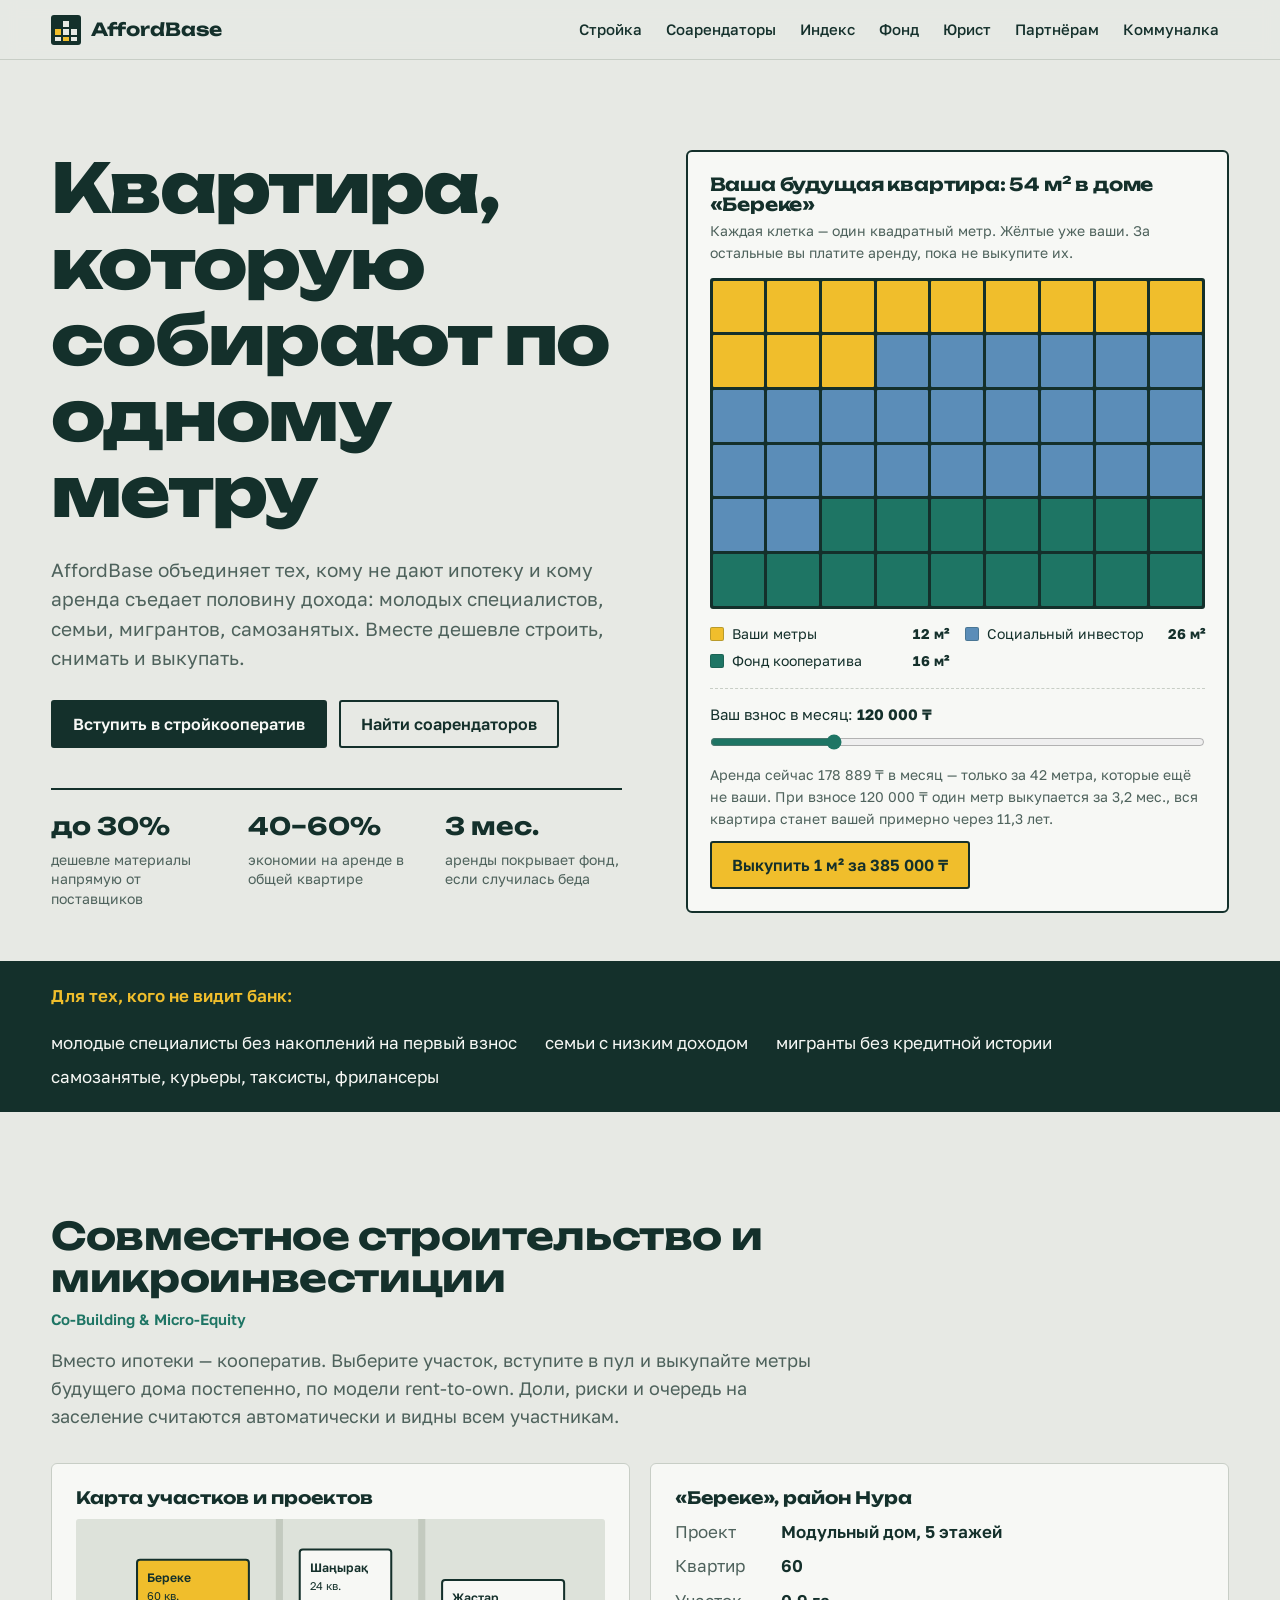
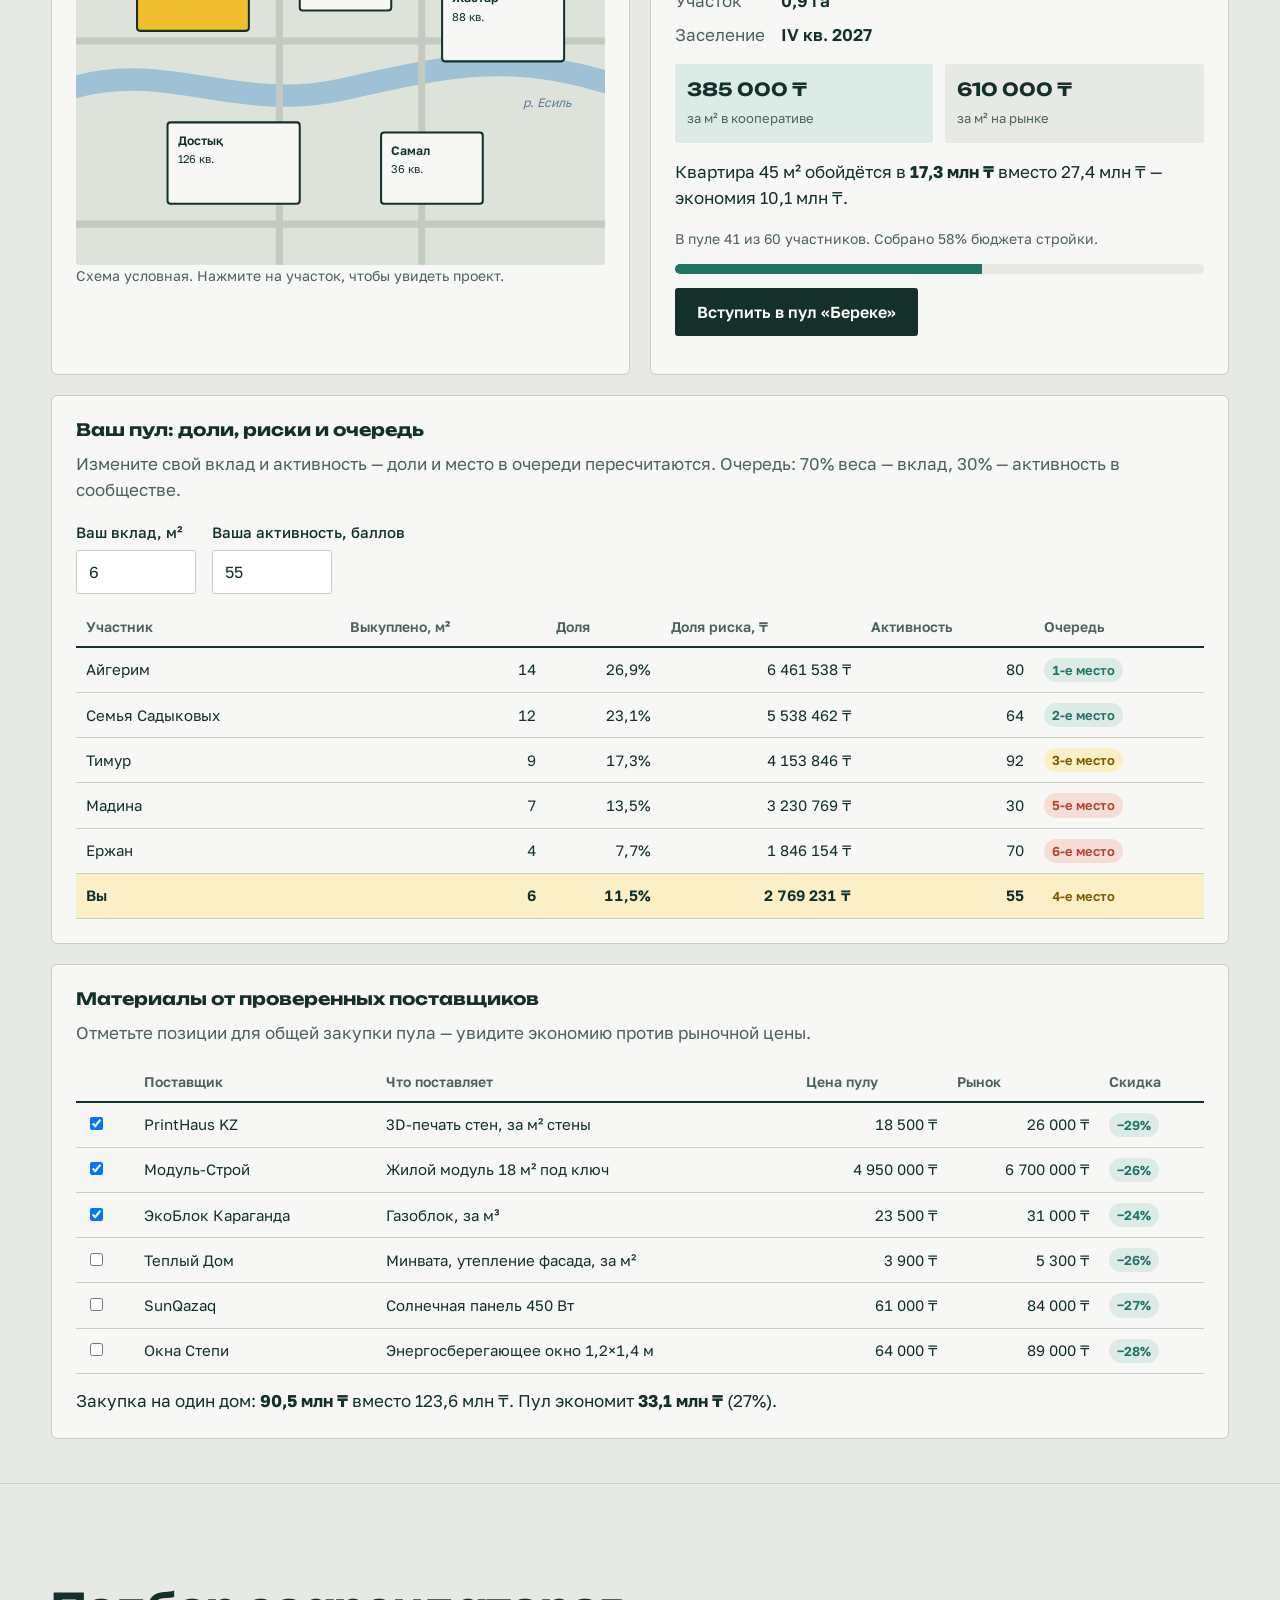
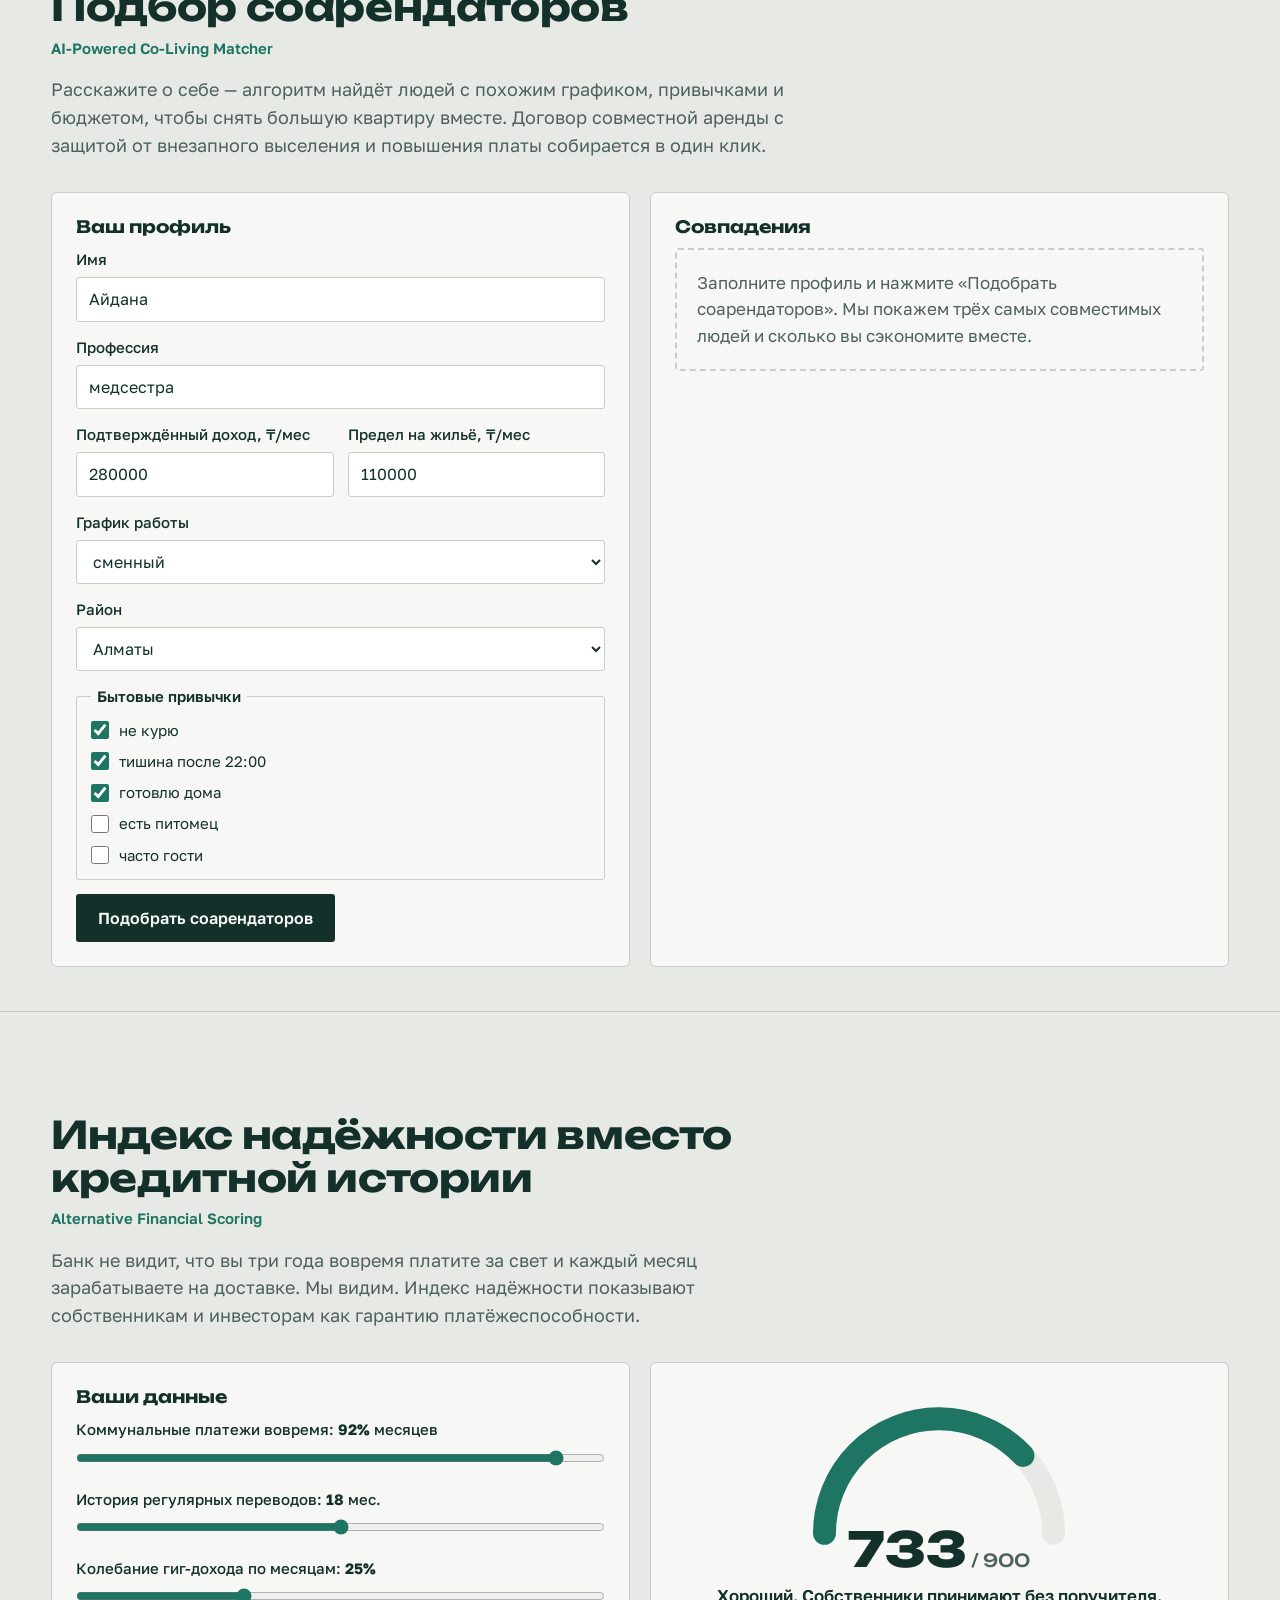
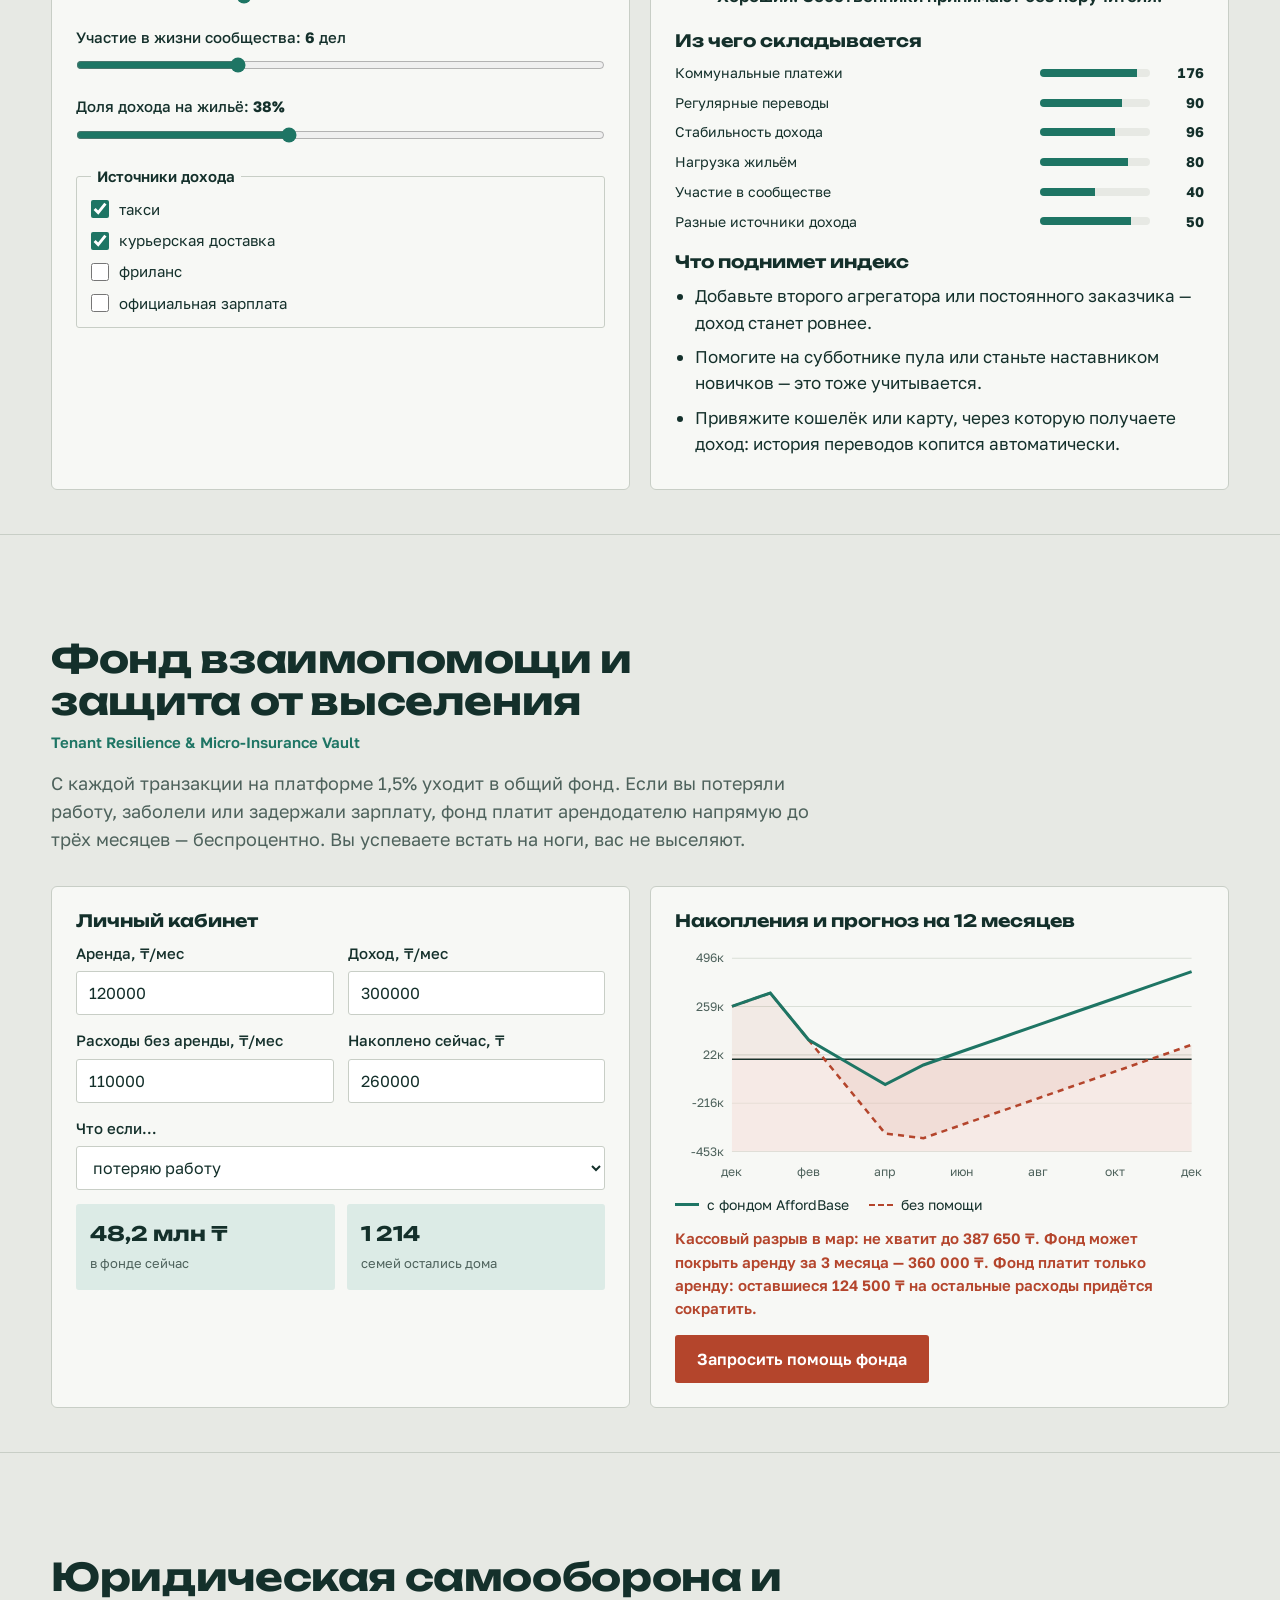
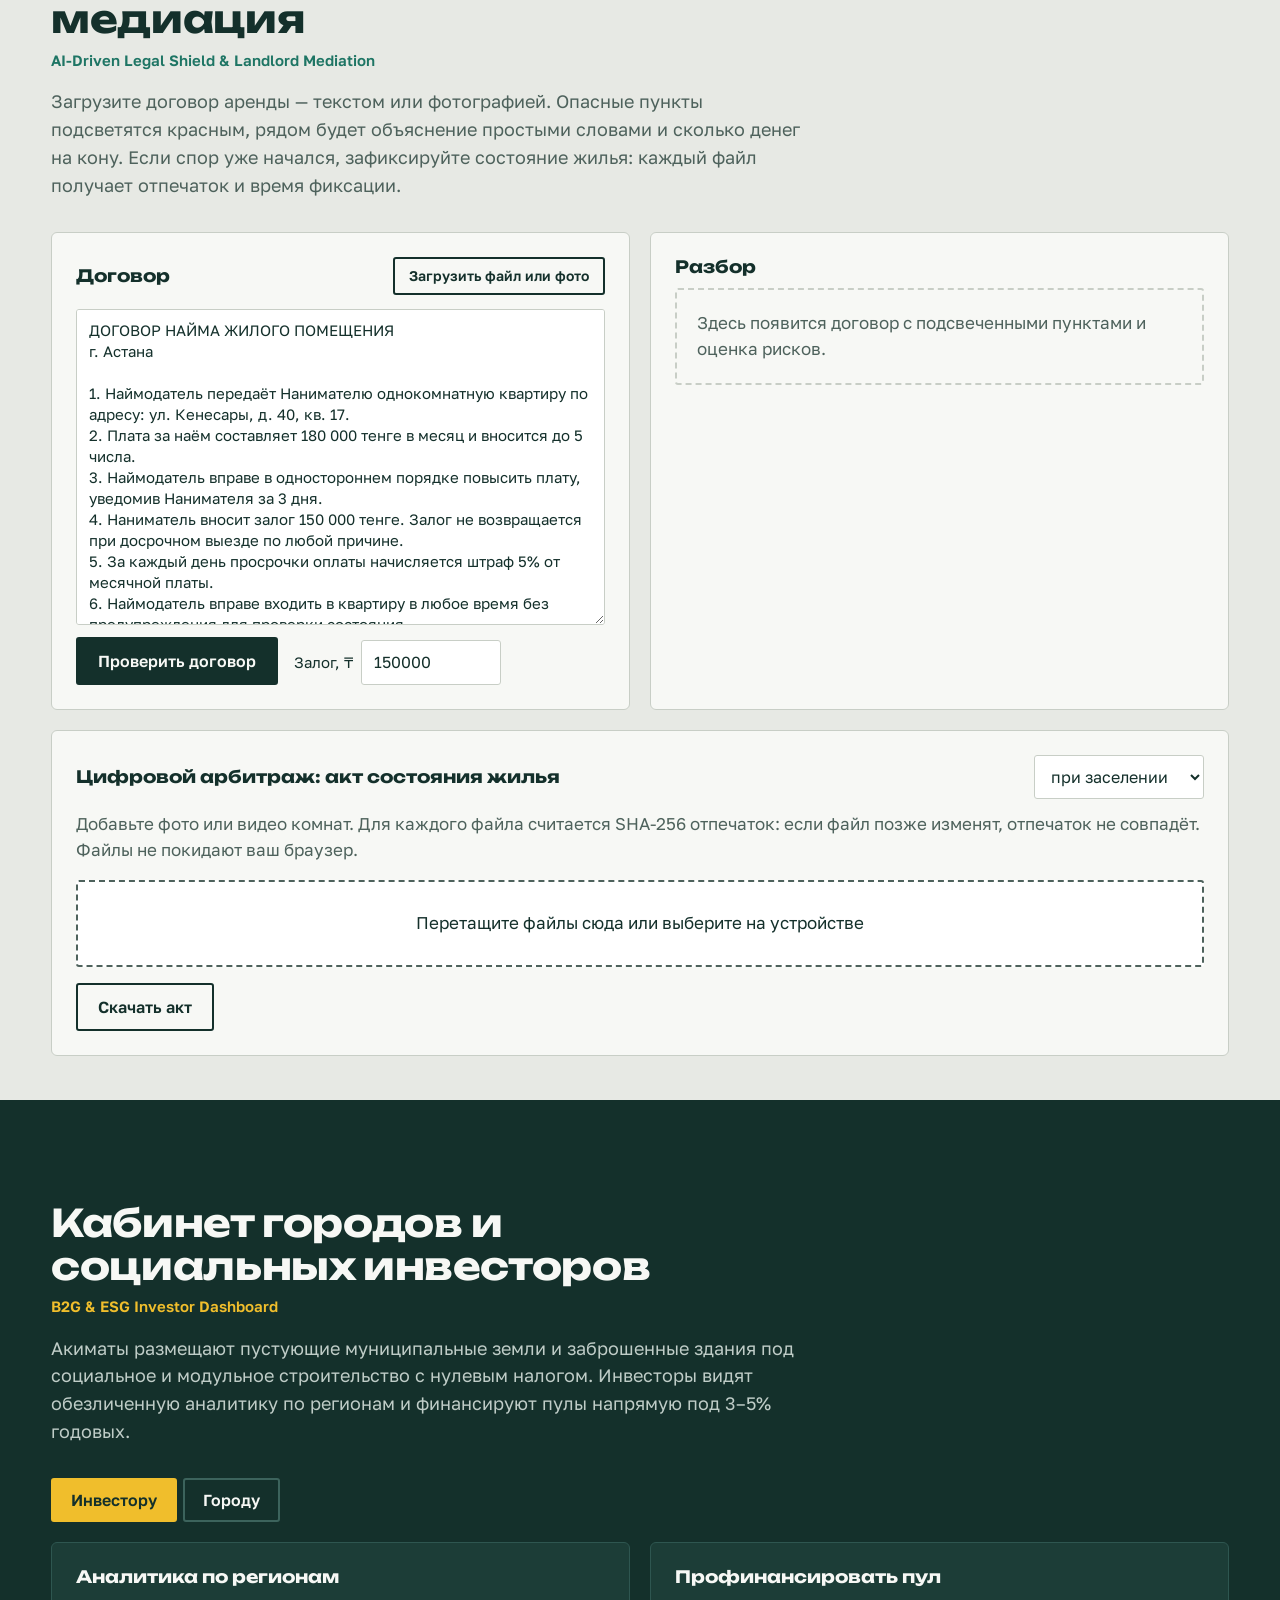
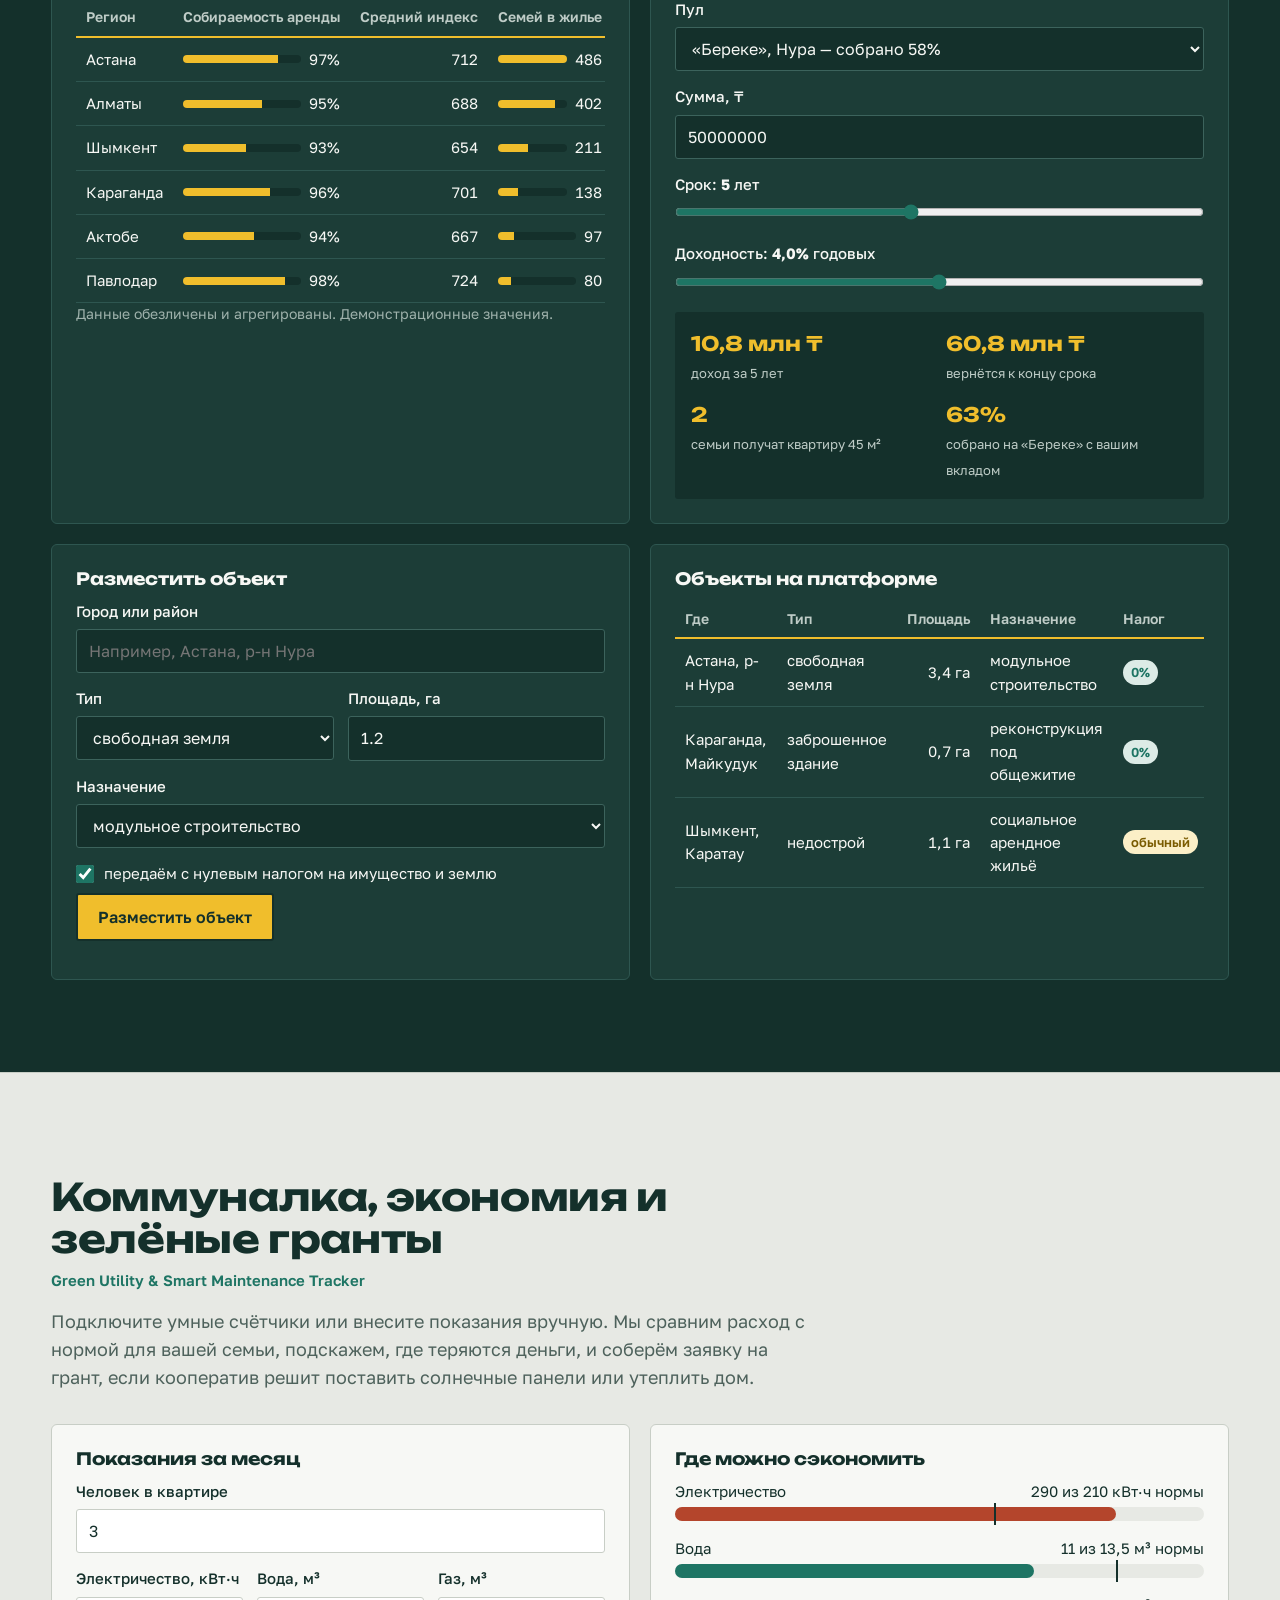
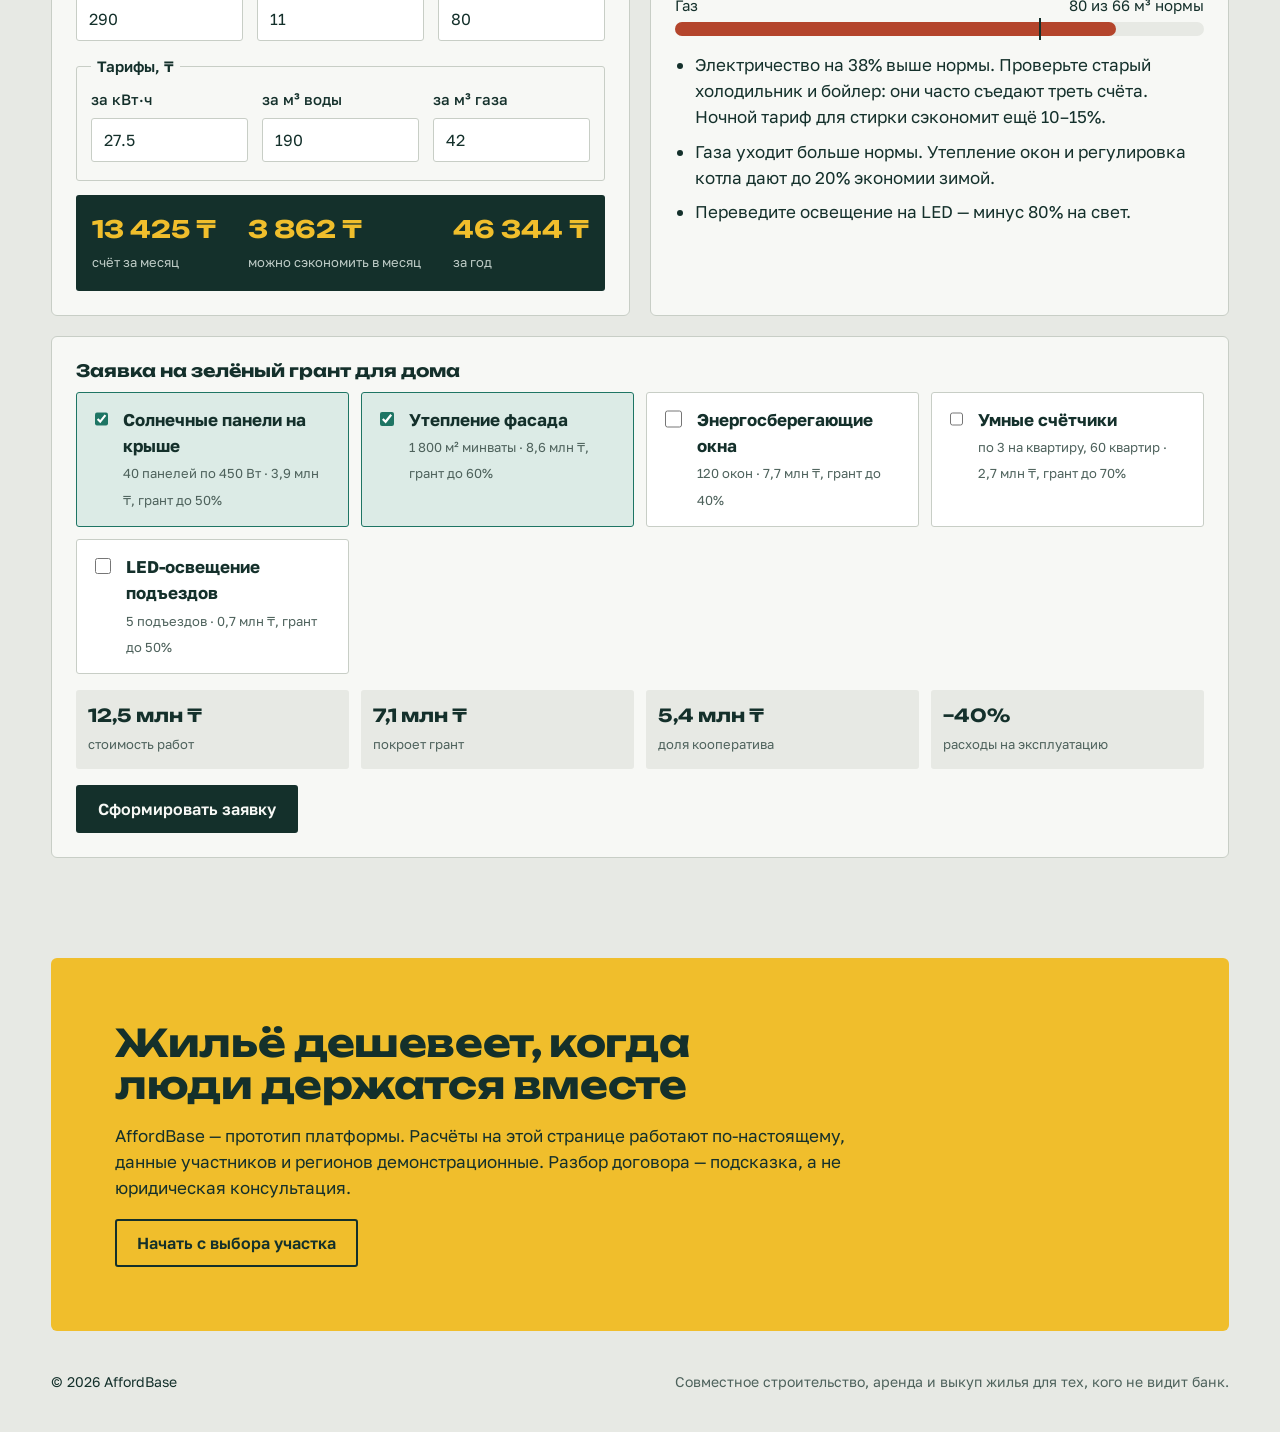
==== index.html @ edfbbc97 "Создать сайт AffordBase: семь модулей платформы доступного жилья - Совместное строительство: квартир" ====
<!doctype html>
<html lang="ru">
<head>
  <meta charset="utf-8">
  <meta name="viewport" content="width=device-width, initial-scale=1">
  <title>AffordBase — доступное жильё вместе</title>
  <meta name="description" content="AffordBase: совместное строительство, умная совместная аренда, альтернативный скоринг, фонд защиты от выселения и юридическая самооборона для тех, кому жильё не по карману.">
  <link rel="preconnect" href="https://fonts.googleapis.com">
  <link rel="preconnect" href="https://fonts.gstatic.com" crossorigin>
  <link href="https://fonts.googleapis.com/css2?family=Unbounded:wght@500;700;800&family=Golos+Text:wght@400;500;600;700&display=swap" rel="stylesheet">
  <link rel="stylesheet" href="css/styles.css">
  <link rel="icon" href="data:image/svg+xml,%3Csvg xmlns='http://www.w3.org/2000/svg' viewBox='0 0 30 30'%3E%3Crect width='30' height='30' fill='%2314302B'/%3E%3Crect x='4' y='14' width='6' height='6' fill='%23F0BE2C'/%3E%3Crect x='12' y='14' width='6' height='6' fill='%23E7E9E4'/%3E%3Crect x='20' y='14' width='6' height='6' fill='%23E7E9E4'/%3E%3Crect x='12' y='6' width='6' height='6' fill='%23E7E9E4'/%3E%3Crect x='4' y='22' width='6' height='4' fill='%23E7E9E4'/%3E%3Crect x='12' y='22' width='6' height='4' fill='%23F0BE2C'/%3E%3Crect x='20' y='22' width='6' height='4' fill='%23E7E9E4'/%3E%3C/svg%3E">
</head>
<body>
<a class="skip" href="#main">Перейти к содержимому</a>

<header class="top">
  <a class="brand" href="#" aria-label="AffordBase, на главную">
    <svg class="brand-mark" viewBox="0 0 30 30" aria-hidden="true"><rect width="30" height="30" rx="3" fill="var(--ink)"/><rect x="4" y="14" width="6" height="6" fill="var(--signal)"/><rect x="12" y="14" width="6" height="6" fill="var(--concrete)"/><rect x="20" y="14" width="6" height="6" fill="var(--concrete)"/><rect x="12" y="6" width="6" height="6" fill="var(--concrete)"/><rect x="4" y="22" width="6" height="4" fill="var(--concrete)"/><rect x="12" y="22" width="6" height="4" fill="var(--signal)"/><rect x="20" y="22" width="6" height="4" fill="var(--concrete)"/></svg>
    <span>AffordBase</span>
  </a>
  <button class="nav-toggle" aria-expanded="false" aria-controls="nav">Разделы</button>
  <nav id="nav" class="nav" aria-label="Разделы платформы">
    <a href="#build">Стройка</a>
    <a href="#match">Соарендаторы</a>
    <a href="#score">Индекс</a>
    <a href="#vault">Фонд</a>
    <a href="#legal">Юрист</a>
    <a href="#partners">Партнёрам</a>
    <a href="#green">Коммуналка</a>
  </nav>
</header>

<main id="main">

<!-- HERO -->
<section class="hero">
  <div class="hero-text">
    <h1>Квартира, которую собирают по одному метру</h1>
    <p class="lead">AffordBase объединяет тех, кому не дают ипотеку и кому аренда съедает половину дохода: молодых специалистов, семьи, мигрантов, самозанятых. Вместе дешевле строить, снимать и выкупать.</p>
    <div class="hero-cta">
      <a class="btn btn-primary" href="#build">Вступить в стройкооператив</a>
      <a class="btn btn-ghost" href="#match">Найти соарендаторов</a>
    </div>
    <dl class="hero-facts">
      <div><dt>до 30%</dt><dd>дешевле материалы напрямую от поставщиков</dd></div>
      <div><dt>40–60%</dt><dd>экономии на аренде в общей квартире</dd></div>
      <div><dt>3 мес.</dt><dd>аренды покрывает фонд, если случилась беда</dd></div>
    </dl>
  </div>

  <div class="flat" aria-labelledby="flat-title">
    <div class="flat-head">
      <h2 id="flat-title">Ваша будущая квартира: 54 м² в доме «Береке»</h2>
      <p class="muted">Каждая клетка — один квадратный метр. Жёлтые уже ваши. За остальные вы платите аренду, пока не выкупите их.</p>
    </div>
    <div id="flat-grid" class="flat-grid" role="img" aria-label="План квартиры из 54 клеток по одному квадратному метру"></div>
    <ul id="flat-legend" class="flat-legend"></ul>
    <div class="flat-controls">
      <label for="flat-pay">Ваш взнос в месяц: <strong id="flat-pay-out">120 000 ₸</strong></label>
      <input id="flat-pay" type="range" min="30000" max="400000" step="10000" value="120000">
      <p id="flat-calc" class="flat-calc"></p>
      <button id="flat-buy" class="btn btn-signal">Выкупить 1 м²</button>
    </div>
  </div>
</section>

<section class="audience" aria-label="Для кого платформа">
  <p>Для тех, кого не видит банк:</p>
  <ul>
    <li>молодые специалисты без накоплений на первый взнос</li>
    <li>семьи с низким доходом</li>
    <li>мигранты без кредитной истории</li>
    <li>самозанятые, курьеры, таксисты, фрилансеры</li>
  </ul>
</section>

<!-- 1. CO-BUILDING -->
<section id="build" class="module">
  <header class="module-head">
    <h2>Совместное строительство и микроинвестиции</h2>
    <p class="en">Co-Building &amp; Micro-Equity</p>
    <p>Вместо ипотеки — кооператив. Выберите участок, вступите в пул и выкупайте метры будущего дома постепенно, по модели rent-to-own. Доли, риски и очередь на заселение считаются автоматически и видны всем участникам.</p>
  </header>

  <div class="tool tool-split">
    <div class="panel">
      <h3>Карта участков и проектов</h3>
      <svg id="plot-map" class="plot-map" viewBox="0 0 520 340" role="group" aria-label="Карта земельных участков"></svg>
      <p class="muted small">Схема условная. Нажмите на участок, чтобы увидеть проект.</p>
    </div>
    <div class="panel" id="plot-info" aria-live="polite"></div>
  </div>

  <div class="tool panel">
    <h3>Ваш пул: доли, риски и очередь</h3>
    <p class="muted">Измените свой вклад и активность — доли и место в очереди пересчитаются. Очередь: 70% веса — вклад, 30% — активность в сообществе.</p>
    <div class="pool-me">
      <label>Ваш вклад, м² <input id="me-m2" type="number" min="0" max="80" value="6"></label>
      <label>Ваша активность, баллов <input id="me-act" type="number" min="0" max="100" value="55"></label>
    </div>
    <div class="table-wrap">
      <table class="data" id="pool-table">
        <thead><tr><th>Участник</th><th>Выкуплено, м²</th><th>Доля</th><th>Доля риска, ₸</th><th>Активность</th><th>Очередь</th></tr></thead>
        <tbody></tbody>
      </table>
    </div>
  </div>

  <div class="tool panel">
    <h3>Материалы от проверенных поставщиков</h3>
    <p class="muted">Отметьте позиции для общей закупки пула — увидите экономию против рыночной цены.</p>
    <div class="table-wrap">
      <table class="data" id="supply-table">
        <thead><tr><th><span class="sr-only">В закупку</span></th><th>Поставщик</th><th>Что поставляет</th><th>Цена пулу</th><th>Рынок</th><th>Скидка</th></tr></thead>
        <tbody></tbody>
      </table>
    </div>
    <p class="supply-total" id="supply-total" aria-live="polite"></p>
  </div>
</section>

<!-- 2. CO-LIVING -->
<section id="match" class="module">
  <header class="module-head">
    <h2>Подбор соарендаторов</h2>
    <p class="en">AI-Powered Co-Living Matcher</p>
    <p>Расскажите о себе — алгоритм найдёт людей с похожим графиком, привычками и бюджетом, чтобы снять большую квартиру вместе. Договор совместной аренды с защитой от внезапного выселения и повышения платы собирается в один клик.</p>
  </header>
  <div class="tool tool-split">
    <form class="panel form" id="match-form">
      <h3>Ваш профиль</h3>
      <label>Имя <input name="name" value="Айдана" required></label>
      <label>Профессия <input name="job" value="медсестра"></label>
      <div class="row2">
        <label>Подтверждённый доход, ₸/мес <input name="income" type="number" min="0" step="10000" value="280000"></label>
        <label>Предел на жильё, ₸/мес <input name="budget" type="number" min="0" step="5000" value="110000"></label>
      </div>
      <label>График работы
        <select name="schedule">
          <option value="day">дневной, 9–18</option>
          <option value="shift" selected>сменный</option>
          <option value="night">ночной</option>
          <option value="remote">удалённо из дома</option>
        </select>
      </label>
      <label>Район
        <select name="district">
          <option>Есиль</option><option selected>Алматы</option><option>Сарыарка</option><option>Байконур</option><option>Нура</option>
        </select>
      </label>
      <fieldset>
        <legend>Бытовые привычки</legend>
        <label class="check"><input type="checkbox" name="habits" value="nosmoke" checked> не курю</label>
        <label class="check"><input type="checkbox" name="habits" value="quiet" checked> тишина после 22:00</label>
        <label class="check"><input type="checkbox" name="habits" value="cook" checked> готовлю дома</label>
        <label class="check"><input type="checkbox" name="habits" value="pets"> есть питомец</label>
        <label class="check"><input type="checkbox" name="habits" value="guests"> часто гости</label>
      </fieldset>
      <button class="btn btn-primary" type="submit">Подобрать соарендаторов</button>
    </form>
    <div class="panel" id="match-result" aria-live="polite">
      <h3>Совпадения</h3>
      <p class="empty">Заполните профиль и нажмите «Подобрать соарендаторов». Мы покажем трёх самых совместимых людей и сколько вы сэкономите вместе.</p>
    </div>
  </div>
  <div class="panel tool" id="lease-wrap" hidden>
    <div class="doc-head">
      <h3>Договор совместной аренды</h3>
      <button class="btn btn-ghost" id="lease-download">Скачать договор</button>
    </div>
    <pre class="doc" id="lease-text"></pre>
  </div>
</section>

<!-- 3. SCORING -->
<section id="score" class="module">
  <header class="module-head">
    <h2>Индекс надёжности вместо кредитной истории</h2>
    <p class="en">Alternative Financial Scoring</p>
    <p>Банк не видит, что вы три года вовремя платите за свет и каждый месяц зарабатываете на доставке. Мы видим. Индекс надёжности показывают собственникам и инвесторам как гарантию платёжеспособности.</p>
  </header>
  <div class="tool tool-split">
    <div class="panel form" id="score-form">
      <h3>Ваши данные</h3>
      <label>Коммунальные платежи вовремя: <strong data-out="util">92%</strong> месяцев
        <input type="range" name="util" min="0" max="100" value="92"></label>
      <label>История регулярных переводов: <strong data-out="transfers">18</strong> мес.
        <input type="range" name="transfers" min="0" max="36" value="18"></label>
      <label>Колебание гиг-дохода по месяцам: <strong data-out="volatility">25%</strong>
        <input type="range" name="volatility" min="0" max="80" value="25"></label>
      <label>Участие в жизни сообщества: <strong data-out="community">6</strong> дел
        <input type="range" name="community" min="0" max="20" value="6"></label>
      <label>Доля дохода на жильё: <strong data-out="burden">38%</strong>
        <input type="range" name="burden" min="10" max="80" value="38"></label>
      <fieldset>
        <legend>Источники дохода</legend>
        <label class="check"><input type="checkbox" name="src" value="taxi" checked> такси</label>
        <label class="check"><input type="checkbox" name="src" value="courier" checked> курьерская доставка</label>
        <label class="check"><input type="checkbox" name="src" value="freelance"> фриланс</label>
        <label class="check"><input type="checkbox" name="src" value="salary"> официальная зарплата</label>
      </fieldset>
    </div>
    <div class="panel score-out">
      <svg class="gauge" viewBox="0 0 220 130" aria-hidden="true">
        <path d="M20 115 A90 90 0 0 1 200 115" class="gauge-track"/>
        <path d="M20 115 A90 90 0 0 1 200 115" class="gauge-fill" id="gauge-fill"/>
      </svg>
      <p class="score-num"><span id="score-num">0</span><small> / 900</small></p>
      <p class="score-band" id="score-band"></p>
      <h3>Из чего складывается</h3>
      <ul class="factors" id="score-factors"></ul>
      <h3>Что поднимет индекс</h3>
      <ul class="tips" id="score-tips"></ul>
    </div>
  </div>
</section>

<!-- 4. VAULT -->
<section id="vault" class="module">
  <header class="module-head">
    <h2>Фонд взаимопомощи и защита от выселения</h2>
    <p class="en">Tenant Resilience &amp; Micro-Insurance Vault</p>
    <p>С каждой транзакции на платформе 1,5% уходит в общий фонд. Если вы потеряли работу, заболели или задержали зарплату, фонд платит арендодателю напрямую до трёх месяцев — беспроцентно. Вы успеваете встать на ноги, вас не выселяют.</p>
  </header>
  <div class="tool tool-split">
    <div class="panel form" id="vault-form">
      <h3>Личный кабинет</h3>
      <div class="row2">
        <label>Аренда, ₸/мес <input name="rent" type="number" min="0" step="5000" value="120000"></label>
        <label>Доход, ₸/мес <input name="income" type="number" min="0" step="10000" value="300000"></label>
      </div>
      <div class="row2">
        <label>Расходы без аренды, ₸/мес <input name="spend" type="number" min="0" step="5000" value="110000"></label>
        <label>Накоплено сейчас, ₸ <input name="saved" type="number" min="0" step="10000" value="260000"></label>
      </div>
      <label>Что если…
        <select name="shock">
          <option value="none">всё идёт как обычно</option>
          <option value="job" selected>потеряю работу</option>
          <option value="ill">заболею на месяц</option>
          <option value="delay">зарплату задержат на 2 месяца</option>
        </select>
      </label>
      <div class="fund-stats">
        <div><strong id="fund-balance">48,2 млн ₸</strong><span>в фонде сейчас</span></div>
        <div><strong>1 214</strong><span>семей остались дома</span></div>
      </div>
    </div>
    <div class="panel">
      <h3>Накопления и прогноз на 12 месяцев</h3>
      <svg id="vault-chart" class="chart" viewBox="0 0 520 240" role="img" aria-label="График накоплений и прогноз кассового разрыва"></svg>
      <ul class="chart-legend">
        <li><span class="ln ln-fund"></span>с фондом AffordBase</li>
        <li><span class="ln ln-plain"></span>без помощи</li>
      </ul>
      <p id="vault-gap" class="gap-note" aria-live="polite"></p>
      <button class="btn btn-danger" id="vault-sos">Запросить помощь фонда</button>
      <div id="vault-loan" class="loan" hidden aria-live="polite"></div>
    </div>
  </div>
</section>

<!-- 5. LEGAL -->
<section id="legal" class="module">
  <header class="module-head">
    <h2>Юридическая самооборона и медиация</h2>
    <p class="en">AI-Driven Legal Shield &amp; Landlord Mediation</p>
    <p>Загрузите договор аренды — текстом или фотографией. Опасные пункты подсветятся красным, рядом будет объяснение простыми словами и сколько денег на кону. Если спор уже начался, зафиксируйте состояние жилья: каждый файл получает отпечаток и время фиксации.</p>
  </header>
  <div class="tool tool-split">
    <div class="panel">
      <div class="doc-head">
        <h3>Договор</h3>
        <label class="btn btn-ghost file-btn">Загрузить файл или фото
          <input type="file" id="contract-file" accept=".txt,image/*">
        </label>
      </div>
      <p id="ocr-status" class="muted small" aria-live="polite"></p>
      <label class="sr-only" for="contract-text">Текст договора</label>
      <textarea id="contract-text" rows="14"></textarea>
      <div class="row-btns">
        <button class="btn btn-primary" id="contract-check">Проверить договор</button>
        <label class="inline">Залог, ₸ <input type="number" id="deposit" value="150000" step="10000" min="0"></label>
      </div>
    </div>
    <div class="panel" id="legal-result" aria-live="polite">
      <h3>Разбор</h3>
      <p class="empty">Здесь появится договор с подсвеченными пунктами и оценка рисков.</p>
    </div>
  </div>

  <div class="tool panel">
    <div class="doc-head">
      <h3>Цифровой арбитраж: акт состояния жилья</h3>
      <select id="act-stage" aria-label="Этап">
        <option>при заселении</option><option>при выезде</option><option>во время спора</option>
      </select>
    </div>
    <p class="muted">Добавьте фото или видео комнат. Для каждого файла считается SHA-256 отпечаток: если файл позже изменят, отпечаток не совпадёт. Файлы не покидают ваш браузер.</p>
    <label class="drop" id="act-drop">
      <input type="file" id="act-files" accept="image/*,video/*" multiple>
      <span>Перетащите файлы сюда или выберите на устройстве</span>
    </label>
    <div class="table-wrap">
      <table class="data" id="act-table" hidden>
        <thead><tr><th>Файл</th><th>Снято</th><th>Зафиксировано</th><th>Отпечаток SHA-256</th></tr></thead>
        <tbody></tbody>
      </table>
    </div>
    <button class="btn btn-ghost" id="act-download" hidden>Скачать акт</button>
  </div>
</section>

<!-- 6. PARTNERS -->
<section id="partners" class="module module-dark">
  <header class="module-head">
    <h2>Кабинет городов и социальных инвесторов</h2>
    <p class="en">B2G &amp; ESG Investor Dashboard</p>
    <p>Акиматы размещают пустующие муниципальные земли и заброшенные здания под социальное и модульное строительство с нулевым налогом. Инвесторы видят обезличенную аналитику по регионам и финансируют пулы напрямую под 3–5% годовых.</p>
  </header>
  <div class="tabs" role="tablist" aria-label="Тип партнёра">
    <button role="tab" id="tab-inv" aria-selected="true" aria-controls="pane-inv">Инвестору</button>
    <button role="tab" id="tab-city" aria-selected="false" aria-controls="pane-city" tabindex="-1">Городу</button>
  </div>

  <div id="pane-inv" role="tabpanel" aria-labelledby="tab-inv" class="tool tool-split">
    <div class="panel panel-dark">
      <h3>Аналитика по регионам</h3>
      <div class="table-wrap">
        <table class="data data-dark" id="region-table">
          <thead><tr><th>Регион</th><th>Собираемость аренды</th><th>Средний индекс</th><th>Семей в жилье</th></tr></thead>
          <tbody></tbody>
        </table>
      </div>
      <p class="small muted-dark">Данные обезличены и агрегированы. Демонстрационные значения.</p>
    </div>
    <div class="panel panel-dark form" id="invest-form">
      <h3>Профинансировать пул</h3>
      <label>Пул
        <select name="pool" id="invest-pool"></select>
      </label>
      <label>Сумма, ₸ <input name="amount" type="number" min="1000000" step="1000000" value="50000000"></label>
      <label>Срок: <strong data-out="years">5</strong> лет <input type="range" name="years" min="1" max="10" value="5"></label>
      <label>Доходность: <strong data-out="rate">4,0%</strong> годовых <input type="range" name="rate" min="3" max="5" step="0.1" value="4"></label>
      <div class="invest-out" id="invest-out" aria-live="polite"></div>
    </div>
  </div>

  <div id="pane-city" role="tabpanel" aria-labelledby="tab-city" class="tool tool-split" hidden>
    <form class="panel panel-dark form" id="land-form">
      <h3>Разместить объект</h3>
      <label>Город или район <input name="where" required placeholder="Например, Астана, р-н Нура"></label>
      <div class="row2">
        <label>Тип
          <select name="kind"><option>свободная земля</option><option>заброшенное здание</option><option>недострой</option></select>
        </label>
        <label>Площадь, га <input name="area" type="number" min="0.05" step="0.05" value="1.2" required></label>
      </div>
      <label>Назначение
        <select name="use"><option>модульное строительство</option><option>социальное арендное жильё</option><option>реконструкция под общежитие</option></select>
      </label>
      <label class="check"><input type="checkbox" name="zerotax" checked> передаём с нулевым налогом на имущество и землю</label>
      <button class="btn btn-signal" type="submit">Разместить объект</button>
      <p class="small" id="land-msg" aria-live="polite"></p>
    </form>
    <div class="panel panel-dark">
      <h3>Объекты на платформе</h3>
      <div class="table-wrap">
        <table class="data data-dark" id="land-table">
          <thead><tr><th>Где</th><th>Тип</th><th>Площадь</th><th>Назначение</th><th>Налог</th></tr></thead>
          <tbody></tbody>
        </table>
      </div>
    </div>
  </div>
</section>

<!-- 7. GREEN -->
<section id="green" class="module">
  <header class="module-head">
    <h2>Коммуналка, экономия и зелёные гранты</h2>
    <p class="en">Green Utility &amp; Smart Maintenance Tracker</p>
    <p>Подключите умные счётчики или внесите показания вручную. Мы сравним расход с нормой для вашей семьи, подскажем, где теряются деньги, и соберём заявку на грант, если кооператив решит поставить солнечные панели или утеплить дом.</p>
  </header>
  <div class="tool tool-split">
    <div class="panel form" id="green-form">
      <h3>Показания за месяц</h3>
      <label>Человек в квартире <input name="people" type="number" min="1" max="12" value="3"></label>
      <div class="row3">
        <label>Электричество, кВт·ч <input name="el" type="number" min="0" value="290"></label>
        <label>Вода, м³ <input name="water" type="number" min="0" step="0.5" value="11"></label>
        <label>Газ, м³ <input name="gas" type="number" min="0" value="80"></label>
      </div>
      <fieldset>
        <legend>Тарифы, ₸</legend>
        <div class="row3">
          <label>за кВт·ч <input name="tel" type="number" step="0.1" value="27.5"></label>
          <label>за м³ воды <input name="twater" type="number" step="1" value="190"></label>
          <label>за м³ газа <input name="tgas" type="number" step="0.5" value="42"></label>
        </div>
      </fieldset>
      <div class="bill" id="green-bill" aria-live="polite"></div>
    </div>
    <div class="panel">
      <h3>Где можно сэкономить</h3>
      <div class="usage" id="green-usage"></div>
      <ul class="tips" id="green-tips"></ul>
    </div>
  </div>
  <div class="tool panel">
    <h3>Заявка на зелёный грант для дома</h3>
    <div class="grant-grid" id="grant-opts"></div>
    <div class="grant-out" id="grant-out" aria-live="polite"></div>
    <button class="btn btn-primary" id="grant-make">Сформировать заявку</button>
    <div id="grant-doc-wrap" hidden>
      <div class="doc-head"><h3>Заявка</h3><button class="btn btn-ghost" id="grant-download">Скачать заявку</button></div>
      <pre class="doc" id="grant-doc"></pre>
    </div>
  </div>
</section>

<section class="closing">
  <h2>Жильё дешевеет, когда люди держатся вместе</h2>
  <p>AffordBase — прототип платформы. Расчёты на этой странице работают по-настоящему, данные участников и регионов демонстрационные. Разбор договора — подсказка, а не юридическая консультация.</p>
  <a class="btn btn-signal" href="#build">Начать с выбора участка</a>
</section>
</main>

<footer class="foot">
  <p>© 2026 AffordBase</p>
  <p class="muted">Совместное строительство, аренда и выкуп жилья для тех, кого не видит банк.</p>
</footer>

<script src="js/data.js"></script>
<script src="js/app.js"></script>
</body>
</html>
---- css/styles.css ----
:root {
  --concrete: #E7E9E4;
  --paper: #F7F8F5;
  --ink: #14302B;
  --ink-2: #4E625C;
  --line: #C8CEC6;
  --teal: #1E7564;
  --teal-2: #DCEBE6;
  --signal: #F0BE2C;
  --signal-2: #FBEFC7;
  --brick: #B4452C;
  --brick-2: #F6DED7;
  --sky: #5B8DB8;
  --plum: #8A5A86;
  --night: #14302B;

  --r-sm: 3px;
  --r-md: 6px;
  --gutter: clamp(16px, 4vw, 56px);
  --display: "Unbounded", "Arial Black", sans-serif;
  --body: "Golos Text", "Segoe UI", system-ui, sans-serif;
}

*, *::before, *::after { box-sizing: border-box; }
html { scroll-behavior: smooth; scroll-padding-top: 72px; }
@media (prefers-reduced-motion: reduce) {
  html { scroll-behavior: auto; }
  *, *::before, *::after { animation: none !important; transition: none !important; }
}

body {
  margin: 0;
  background: var(--concrete);
  color: var(--ink);
  font-family: var(--body);
  font-size: 17px;
  line-height: 1.55;
  -webkit-font-smoothing: antialiased;
}

h1, h2, h3 { font-family: var(--display); line-height: 1.12; margin: 0; letter-spacing: -0.01em; }
h1 { font-size: clamp(34px, 5.4vw, 68px); font-weight: 800; letter-spacing: -0.025em; }
h2 { font-size: clamp(24px, 3vw, 38px); font-weight: 700; }
h3 { font-size: 17px; font-weight: 700; margin-bottom: 12px; letter-spacing: 0; }
p { margin: 0 0 1em; }
a { color: var(--teal); }
.muted { color: var(--ink-2); }
.small { font-size: 14px; }
.sr-only { position: absolute; width: 1px; height: 1px; overflow: hidden; clip: rect(0 0 0 0); white-space: nowrap; }

:focus-visible { outline: 3px solid var(--signal); outline-offset: 2px; }

.skip { position: absolute; left: -999px; top: 8px; background: var(--ink); color: #fff; padding: 8px 12px; z-index: 50; }
.skip:focus { left: 8px; }

/* Header */
.top {
  position: sticky; top: 0; z-index: 20;
  display: flex; align-items: center; gap: 24px;
  padding: 12px var(--gutter);
  background: color-mix(in srgb, var(--concrete) 92%, transparent);
  backdrop-filter: blur(8px);
  border-bottom: 1px solid var(--line);
}
.brand { display: flex; align-items: center; gap: 10px; text-decoration: none; color: var(--ink); font-family: var(--display); font-weight: 700; font-size: 18px; }
.brand-mark { width: 30px; height: 30px; }
.nav { display: flex; gap: 4px; margin-left: auto; flex-wrap: wrap; }
.nav a { color: var(--ink); text-decoration: none; font-weight: 500; font-size: 15px; padding: 6px 10px; border-radius: var(--r-sm); }
.nav a:hover { background: var(--paper); }
.nav-toggle { display: none; margin-left: auto; }

/* Buttons */
.btn {
  display: inline-flex; align-items: center; justify-content: center;
  font: 600 16px/1 var(--body);
  padding: 14px 20px; border-radius: var(--r-sm);
  border: 2px solid var(--ink); cursor: pointer; text-decoration: none;
  transition: transform .12s ease, background .12s ease;
}
.btn:active { transform: translateY(1px); }
.btn-primary { background: var(--ink); color: var(--paper); }
.btn-primary:hover { background: var(--teal); border-color: var(--teal); }
.btn-ghost { background: transparent; color: var(--ink); }
.btn-ghost:hover { background: var(--paper); }
.btn-signal { background: var(--signal); color: var(--ink); }
.btn-signal:hover { background: #F5CD55; }
.btn-danger { background: var(--brick); border-color: var(--brick); color: #fff; }
.btn-danger:hover { background: #9A3923; }
.btn:disabled { opacity: .5; cursor: not-allowed; }

/* Hero */
.hero {
  display: grid; grid-template-columns: 1.05fr 1fr; gap: clamp(28px, 5vw, 72px);
  padding: clamp(40px, 7vw, 96px) var(--gutter) 48px;
  align-items: start;
}
.hero-text h1 { max-width: 13ch; }
.lead { font-size: 19px; max-width: 34em; margin-top: 24px; color: var(--ink-2); }
.hero-cta { display: flex; gap: 12px; flex-wrap: wrap; margin: 28px 0 40px; }
.hero-facts { display: grid; grid-template-columns: repeat(3, 1fr); gap: 20px; margin: 0; border-top: 2px solid var(--ink); padding-top: 18px; }
.hero-facts dt { font-family: var(--display); font-size: 24px; font-weight: 700; }
.hero-facts dd { margin: 4px 0 0; font-size: 14px; color: var(--ink-2); line-height: 1.4; }

/* The flat — signature element */
.flat { background: var(--paper); border: 2px solid var(--ink); border-radius: var(--r-md); padding: 22px; }
.flat-head h2 { font-size: 18px; margin-bottom: 6px; }
.flat-head p { font-size: 14px; }
.flat-grid {
  display: grid; grid-template-columns: repeat(9, 1fr); gap: 3px;
  background: var(--ink); padding: 3px; border-radius: var(--r-sm);
  margin: 10px 0 14px;
}
.cell { aspect-ratio: 1; background: var(--concrete); border-radius: 1px; position: relative; }
.cell.wall-r { margin-right: 4px; }
.cell.new { animation: pop .5s cubic-bezier(.3,1.6,.5,1); }
@keyframes pop { from { transform: scale(.2); } to { transform: scale(1); } }
.flat-legend { list-style: none; padding: 0; margin: 0 0 16px; display: grid; grid-template-columns: 1fr 1fr; gap: 6px 16px; font-size: 14px; }
.flat-legend li { display: flex; align-items: center; gap: 8px; }
.swatch { width: 14px; height: 14px; border-radius: 2px; flex: none; border: 1px solid rgba(20,48,43,.25); }
.flat-legend b { margin-left: auto; font-variant-numeric: tabular-nums; }
.flat-controls { border-top: 1px dashed var(--line); padding-top: 14px; }
.flat-controls label { display: block; font-size: 15px; }
.flat-calc { font-size: 14px; color: var(--ink-2); margin: 6px 0 12px; }

input[type=range] { width: 100%; accent-color: var(--teal); margin: 8px 0; }

/* Audience strip */
.audience { background: var(--ink); color: var(--paper); padding: 22px var(--gutter); display: flex; gap: 20px; align-items: baseline; flex-wrap: wrap; }
.audience p { margin: 0; font-weight: 600; color: var(--signal); }
.audience ul { list-style: none; display: flex; flex-wrap: wrap; gap: 8px 28px; margin: 0; padding: 0; }

/* Modules */
.module { padding: clamp(56px, 8vw, 104px) var(--gutter) 24px; }
.module + .module { border-top: 1px solid var(--line); }
.module-head { max-width: 760px; margin-bottom: 32px; }
.module-head .en { color: var(--teal); font-weight: 600; margin: 8px 0 16px; font-size: 15px; }
.module-head p:last-child { color: var(--ink-2); font-size: 18px; }

.tool { margin-bottom: 20px; }
.tool-split { display: grid; grid-template-columns: 1fr 1fr; gap: 20px; }
.panel { background: var(--paper); border: 1px solid var(--line); border-radius: var(--r-md); padding: 24px; min-width: 0; }
.empty { color: var(--ink-2); border: 2px dashed var(--line); border-radius: var(--r-sm); padding: 20px; }

/* Forms */
.form label { display: block; font-size: 15px; font-weight: 500; margin-bottom: 14px; }
input[type=text], input:not([type]), input[type=number], select, textarea {
  display: block; width: 100%; margin-top: 6px;
  font: 400 16px/1.4 var(--body); color: var(--ink);
  background: #fff; border: 1.5px solid var(--line); border-radius: var(--r-sm);
  padding: 10px 12px;
}
input:focus, select:focus, textarea:focus { border-color: var(--teal); outline: none; box-shadow: 0 0 0 3px var(--teal-2); }
textarea { font-size: 15px; resize: vertical; }
fieldset { border: 1px solid var(--line); border-radius: var(--r-sm); padding: 10px 14px 4px; margin: 0 0 14px; }
legend { font-size: 15px; font-weight: 600; padding: 0 6px; }
.form label.check, label.check { display: flex; align-items: center; gap: 10px; font-weight: 400; margin-bottom: 8px; }
.check input { width: 18px; height: 18px; accent-color: var(--teal); margin: 0; }
.row2 { display: grid; grid-template-columns: 1fr 1fr; gap: 14px; }
.row3 { display: grid; grid-template-columns: repeat(3, 1fr); gap: 14px; }
.row-btns { display: flex; gap: 16px; align-items: end; flex-wrap: wrap; margin-top: 12px; }
label.inline { display: flex; align-items: center; gap: 8px; font-size: 15px; }
label.inline input { width: 140px; margin: 0; }

/* Tables */
.table-wrap { overflow-x: auto; }
table.data { width: 100%; border-collapse: collapse; font-size: 15px; font-variant-numeric: tabular-nums; }
.data th { text-align: left; font-weight: 600; color: var(--ink-2); font-size: 14px; padding: 8px 10px; border-bottom: 2px solid var(--ink); white-space: nowrap; }
.data td { padding: 10px; border-bottom: 1px solid var(--line); vertical-align: middle; }
.data tr.me td { background: var(--signal-2); font-weight: 600; }
.data .num { text-align: right; }
.tag { display: inline-block; padding: 2px 8px; border-radius: 99px; font-size: 13px; font-weight: 600; background: var(--teal-2); color: var(--teal); }
.tag.warn { background: var(--brick-2); color: var(--brick); }
.tag.mid { background: var(--signal-2); color: #7A5B00; }
.supply-total { margin: 14px 0 0; font-size: 17px; }

.pool-me { display: flex; gap: 16px; flex-wrap: wrap; margin-bottom: 14px; }
.pool-me label { font-size: 15px; font-weight: 500; }
.pool-me input { width: 120px; }

/* Plot map */
.plot-map { width: 100%; height: auto; display: block; background: #DDE2DA; border-radius: var(--r-sm); }
.plot { cursor: pointer; }
.plot rect { fill: var(--paper); stroke: var(--ink); stroke-width: 2; transition: fill .15s; }
.plot:hover rect, .plot:focus rect { fill: var(--signal-2); }
.plot.active rect { fill: var(--signal); }
.plot:focus { outline: none; }
.plot:focus-visible rect { stroke: var(--teal); stroke-width: 4; }
.plot text { font: 600 12px var(--body); fill: var(--ink); pointer-events: none; }
.plot-info dl { display: grid; grid-template-columns: auto 1fr; gap: 8px 16px; margin: 0 0 16px; }
.plot-info dt { color: var(--ink-2); }
.plot-info dd { margin: 0; font-weight: 600; }
.progress { height: 10px; background: var(--concrete); border-radius: 99px; overflow: hidden; margin: 6px 0 14px; }
.progress span { display: block; height: 100%; background: var(--teal); }
.compare { display: grid; grid-template-columns: 1fr 1fr; gap: 12px; margin-bottom: 16px; }
.compare div { padding: 12px; border-radius: var(--r-sm); background: var(--concrete); }
.compare div.good { background: var(--teal-2); }
.compare strong { display: block; font-family: var(--display); font-size: 18px; }
.compare span { font-size: 13px; color: var(--ink-2); }

/* Matches */
.match { border: 1px solid var(--line); border-radius: var(--r-sm); padding: 14px; margin-bottom: 12px; display: grid; grid-template-columns: 48px 1fr auto; gap: 4px 14px; align-items: center; background: #fff; }
.avatar { width: 48px; height: 48px; border-radius: 50%; display: grid; place-items: center; font-family: var(--display); font-weight: 700; color: var(--paper); grid-row: span 2; }
.match .pct { font-family: var(--display); font-size: 22px; font-weight: 700; color: var(--teal); grid-row: span 2; }
.match p { margin: 0; font-size: 14px; color: var(--ink-2); grid-column: 2; }
.saving { background: var(--ink); color: var(--paper); border-radius: var(--r-sm); padding: 16px; margin: 16px 0; }
.saving strong { font-family: var(--display); font-size: 28px; color: var(--signal); display: block; }
.doc-head { display: flex; justify-content: space-between; align-items: center; gap: 12px; flex-wrap: wrap; margin-bottom: 12px; }
.doc-head h3 { margin: 0; }
.doc { white-space: pre-wrap; font: 15px/1.6 var(--body); background: #fff; border: 1px solid var(--line); padding: 20px; border-radius: var(--r-sm); max-height: 460px; overflow: auto; margin: 0; }

/* Score */
.score-out { text-align: left; }
.gauge { width: 100%; max-width: 280px; display: block; margin: 0 auto; }
.gauge-track { fill: none; stroke: var(--concrete); stroke-width: 18; stroke-linecap: round; }
.gauge-fill { fill: none; stroke: var(--teal); stroke-width: 18; stroke-linecap: round; transition: stroke-dashoffset .5s ease, stroke .3s; }
.score-num { text-align: center; font-family: var(--display); font-size: 48px; font-weight: 800; margin: -28px 0 0; line-height: 1; }
.score-num small { font-size: 18px; color: var(--ink-2); font-weight: 500; }
.score-band { text-align: center; font-weight: 600; margin: 10px 0 22px; }
.factors { list-style: none; padding: 0; margin: 0 0 20px; }
.factors li { display: grid; grid-template-columns: 1fr 110px 44px; gap: 10px; align-items: center; font-size: 14px; margin-bottom: 8px; }
.bar { height: 8px; background: var(--concrete); border-radius: 99px; overflow: hidden; }
.bar span { display: block; height: 100%; background: var(--teal); transition: width .3s; }
.factors b { text-align: right; font-variant-numeric: tabular-nums; }
.tips { margin: 0; padding-left: 20px; }
.tips li { margin-bottom: 8px; }

/* Vault */
.fund-stats { display: grid; grid-template-columns: 1fr 1fr; gap: 12px; margin-top: 6px; }
.fund-stats div { background: var(--teal-2); padding: 14px; border-radius: var(--r-sm); }
.fund-stats strong { display: block; font-family: var(--display); font-size: 20px; }
.fund-stats span { font-size: 13px; color: var(--ink-2); }
.chart { width: 100%; height: auto; display: block; margin-bottom: 12px; }
.chart text { font: 12px var(--body); fill: var(--ink-2); }
.chart-legend { list-style: none; display: flex; gap: 20px; flex-wrap: wrap; padding: 0; margin: -4px 0 12px; font-size: 14px; }
.chart-legend li { display: flex; align-items: center; gap: 8px; }
.ln { width: 24px; height: 0; border-top: 3px solid var(--teal); }
.ln-plain { border-top: 2.5px dashed var(--brick); }
#act-stage { width: auto; margin: 0; }
.gap-note { font-size: 15px; }
.gap-note.bad { color: var(--brick); font-weight: 600; }
.loan { margin-top: 16px; border: 2px solid var(--teal); border-radius: var(--r-sm); padding: 16px; background: var(--teal-2); }
.loan ol { margin: 8px 0 0; padding-left: 20px; }

/* Legal */
.file-btn { position: relative; overflow: hidden; font-size: 14px; padding: 10px 14px; }
.file-btn input { position: absolute; inset: 0; opacity: 0; cursor: pointer; }
.contract-view { background: #fff; border: 1px solid var(--line); border-radius: var(--r-sm); padding: 16px; font-size: 15px; line-height: 1.7; white-space: pre-wrap; max-height: 360px; overflow: auto; margin-bottom: 16px; }
mark.risk { background: var(--brick-2); color: var(--brick); border-bottom: 2px solid var(--brick); padding: 1px 0; font-weight: 600; }
mark.risk sup { font-size: 11px; margin-left: 2px; }
.findings { list-style: none; padding: 0; margin: 0; counter-reset: f; }
.findings li { border-left: 4px solid var(--brick); padding: 6px 0 6px 14px; margin-bottom: 14px; }
.findings li.mid { border-left-color: var(--signal); }
.findings h4 { margin: 0 0 4px; font-size: 15px; }
.findings p { margin: 0; font-size: 14px; color: var(--ink-2); }
.risk-sum { display: flex; gap: 12px; margin-bottom: 16px; flex-wrap: wrap; }
.risk-sum div { flex: 1; min-width: 130px; background: var(--brick-2); border-radius: var(--r-sm); padding: 12px; }
.risk-sum div.ok { background: var(--teal-2); }
.risk-sum strong { display: block; font-family: var(--display); font-size: 20px; }
.risk-sum span { font-size: 13px; }
.drop { display: block; border: 2px dashed var(--ink-2); border-radius: var(--r-sm); padding: 28px; text-align: center; cursor: pointer; margin-bottom: 16px; position: relative; background: #fff; }
.drop.over { background: var(--signal-2); border-color: var(--ink); }
.drop input { position: absolute; inset: 0; opacity: 0; cursor: pointer; }
.hash { font-family: ui-monospace, Menlo, monospace; font-size: 12px; word-break: break-all; }
.thumb { width: 44px; height: 44px; object-fit: cover; border-radius: 2px; vertical-align: middle; margin-right: 8px; background: var(--concrete); }

/* Partners (dark) */
.module-dark { background: var(--night); color: var(--paper); border-top: none !important; padding-bottom: 72px; }
.module-dark .module-head .en { color: var(--signal); }
.module-dark .module-head p:last-child { color: #BFCCC7; }
.panel-dark { background: #1C3D37; border-color: #2E5650; color: var(--paper); }
.panel-dark input, .panel-dark select { background: #14302B; color: var(--paper); border-color: #3C635C; }
.data-dark th { color: #BFCCC7; border-bottom-color: var(--signal); }
.data-dark td { border-bottom-color: #2E5650; }
.muted-dark { color: #9FB2AC; }
.tabs { display: flex; gap: 6px; margin-bottom: 20px; }
.tabs button { font: 600 16px var(--body); background: transparent; color: var(--paper); border: 2px solid #3C635C; border-radius: var(--r-sm); padding: 10px 18px; cursor: pointer; }
.tabs button[aria-selected=true] { background: var(--signal); color: var(--ink); border-color: var(--signal); }
.minibar { display: flex; align-items: center; gap: 8px; }
.minibar .bar { flex: 1; min-width: 60px; background: #14302B; }
.minibar .bar span { background: var(--signal); }
.invest-out { background: #14302B; border-radius: var(--r-sm); padding: 16px; display: grid; grid-template-columns: 1fr 1fr; gap: 14px; }
.invest-out strong { display: block; font-family: var(--display); font-size: 20px; color: var(--signal); }
.invest-out span { font-size: 13px; color: #BFCCC7; }

/* Green */
.bill { background: var(--ink); color: var(--paper); border-radius: var(--r-sm); padding: 16px; display: flex; justify-content: space-between; gap: 12px; flex-wrap: wrap; }
.bill strong { font-family: var(--display); font-size: 24px; color: var(--signal); display: block; }
.bill span { font-size: 13px; color: #BFCCC7; }
.usage-row { margin-bottom: 16px; }
.usage-row .lbl { display: flex; justify-content: space-between; font-size: 15px; margin-bottom: 4px; }
.usage-track { position: relative; height: 14px; background: var(--concrete); border-radius: 99px; }
.usage-track span { position: absolute; left: 0; top: 0; bottom: 0; border-radius: 99px; background: var(--teal); }
.usage-track span.over { background: var(--brick); }
.usage-track i { position: absolute; top: -4px; bottom: -4px; width: 2px; background: var(--ink); }
.grant-grid { display: grid; grid-template-columns: repeat(auto-fit, minmax(220px, 1fr)); gap: 12px; margin-bottom: 16px; }
.grant-opt { display: flex; gap: 12px; align-items: flex-start; border: 1.5px solid var(--line); border-radius: var(--r-sm); padding: 14px; cursor: pointer; background: #fff; }
.grant-opt:has(input:checked) { border-color: var(--teal); background: var(--teal-2); }
.grant-opt input { width: 18px; height: 18px; accent-color: var(--teal); margin-top: 3px; }
.grant-opt b { display: block; }
.grant-opt span { font-size: 13px; color: var(--ink-2); }
.grant-out { display: grid; grid-template-columns: repeat(4, 1fr); gap: 12px; margin-bottom: 16px; }
.grant-out div { background: var(--concrete); padding: 12px; border-radius: var(--r-sm); }
.grant-out strong { display: block; font-family: var(--display); font-size: 18px; }
.grant-out span { font-size: 13px; color: var(--ink-2); }
#grant-doc-wrap { margin-top: 20px; }

/* Closing & footer */
.closing { margin: 56px var(--gutter) 0; padding: clamp(32px, 6vw, 64px); background: var(--signal); border-radius: var(--r-md); }
.closing h2 { max-width: 18ch; margin-bottom: 16px; }
.closing p { max-width: 46em; }
.foot { padding: 40px var(--gutter); display: flex; justify-content: space-between; gap: 16px; flex-wrap: wrap; font-size: 14px; }
.foot p { margin: 0; }

/* Responsive */
@media (max-width: 960px) {
  .hero, .tool-split { grid-template-columns: 1fr; }
  .grant-out { grid-template-columns: 1fr 1fr; }
}
@media (max-width: 760px) {
  body { font-size: 16px; }
  .nav-toggle { display: inline-flex; font: 600 15px var(--body); background: var(--paper); border: 1.5px solid var(--ink); border-radius: var(--r-sm); padding: 8px 12px; color: var(--ink); }
  .nav { display: none; position: absolute; top: 100%; left: 0; right: 0; background: var(--paper); flex-direction: column; padding: 8px var(--gutter) 16px; border-bottom: 2px solid var(--ink); }
  .nav.open { display: flex; }
  .nav a { padding: 10px 0; font-size: 17px; }
  .hero-facts { grid-template-columns: 1fr; gap: 12px; }
  .hero-facts div { display: flex; gap: 14px; align-items: baseline; }
  .hero-facts dt { min-width: 90px; font-size: 20px; }
  .row2, .row3, .compare, .fund-stats, .invest-out { grid-template-columns: 1fr; }
  .flat-legend { grid-template-columns: 1fr; }
  .panel { padding: 18px; }
  .factors li { grid-template-columns: 1fr 70px 40px; }
  .match { grid-template-columns: 40px 1fr auto; }
  .avatar { width: 40px; height: 40px; }
}
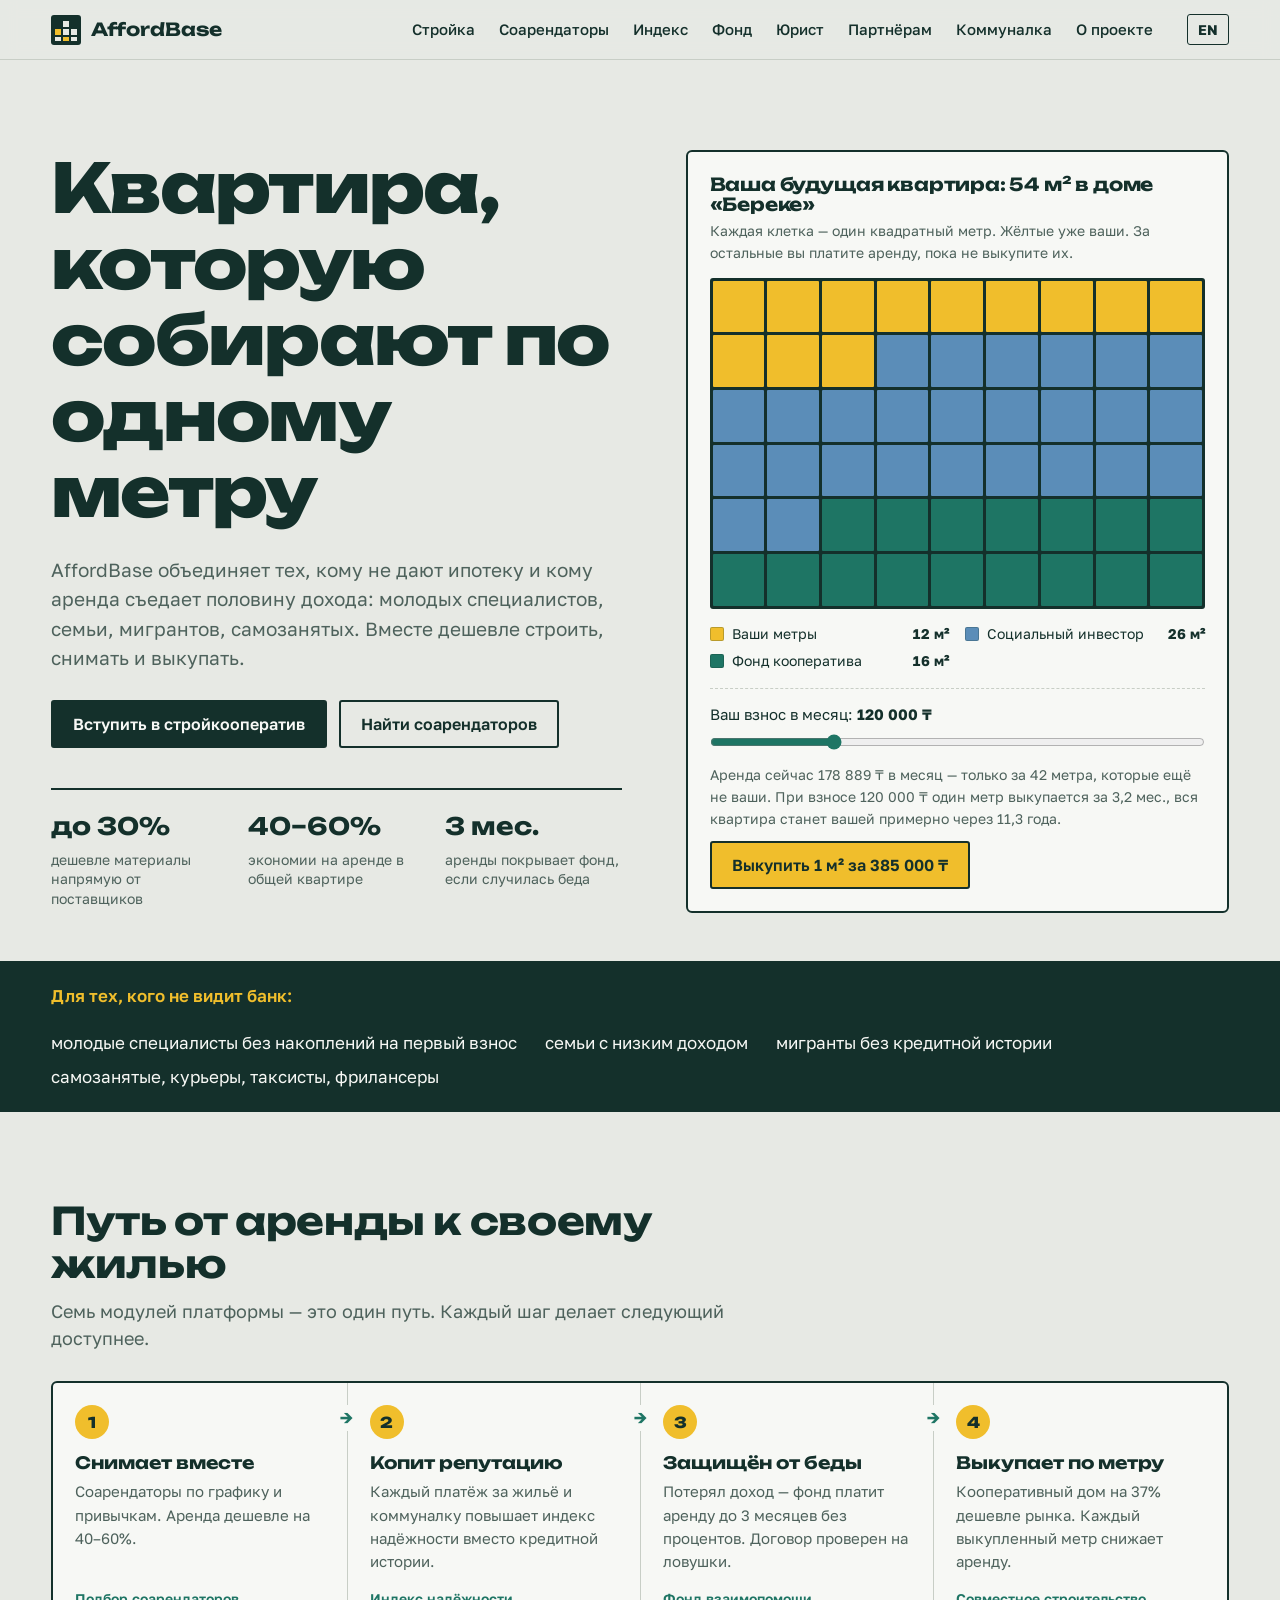
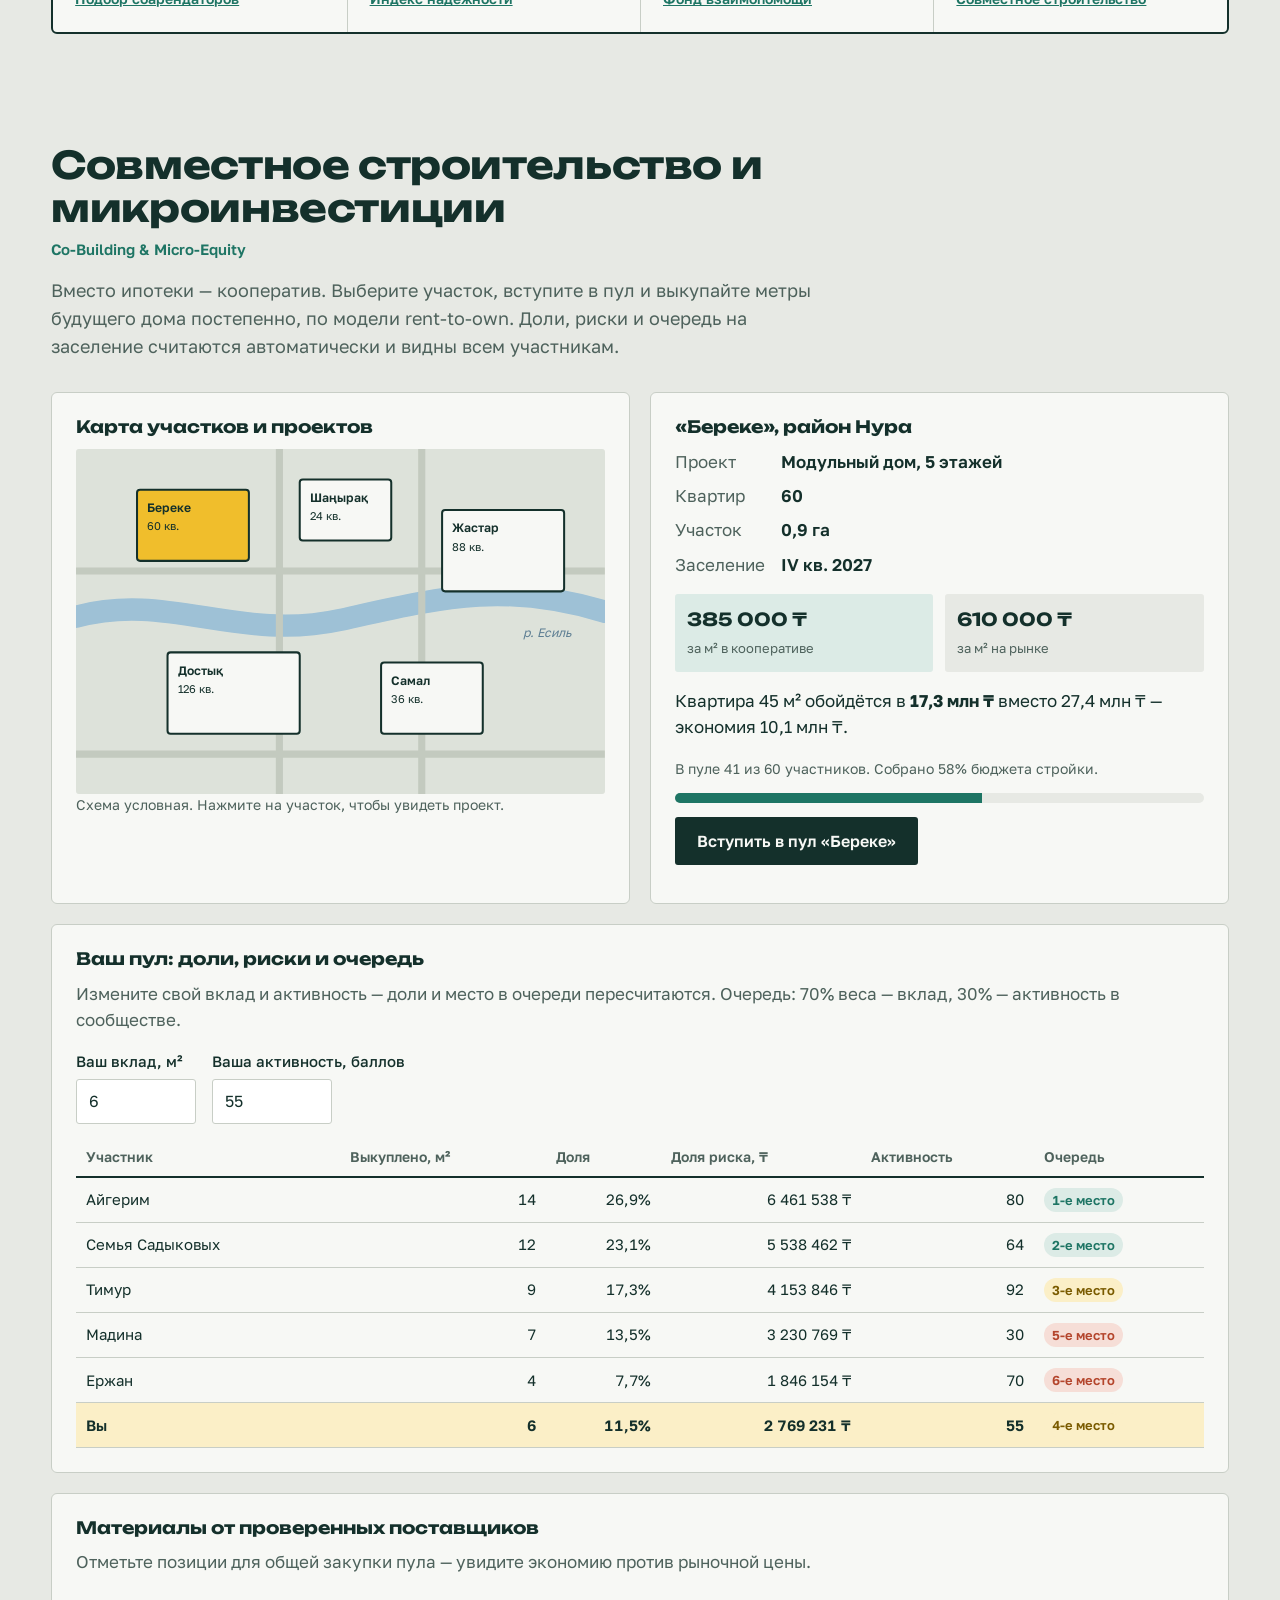
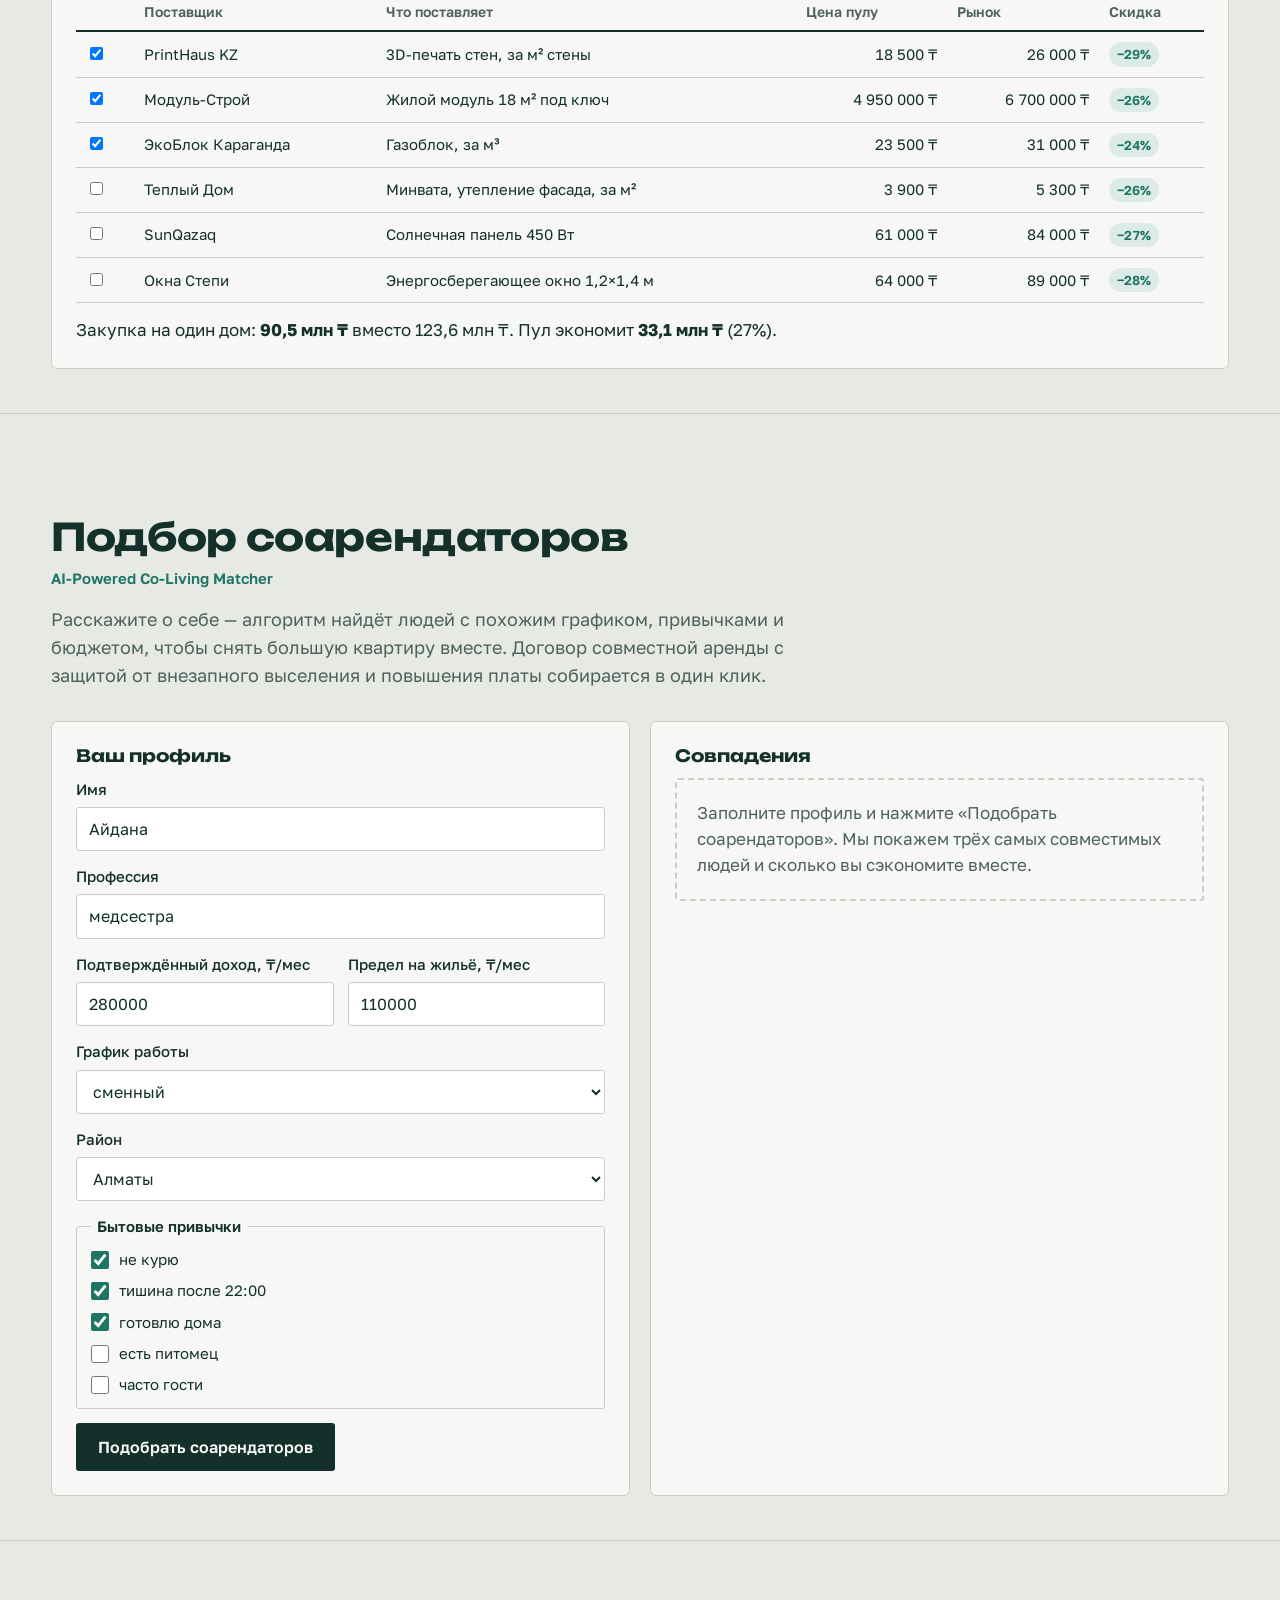
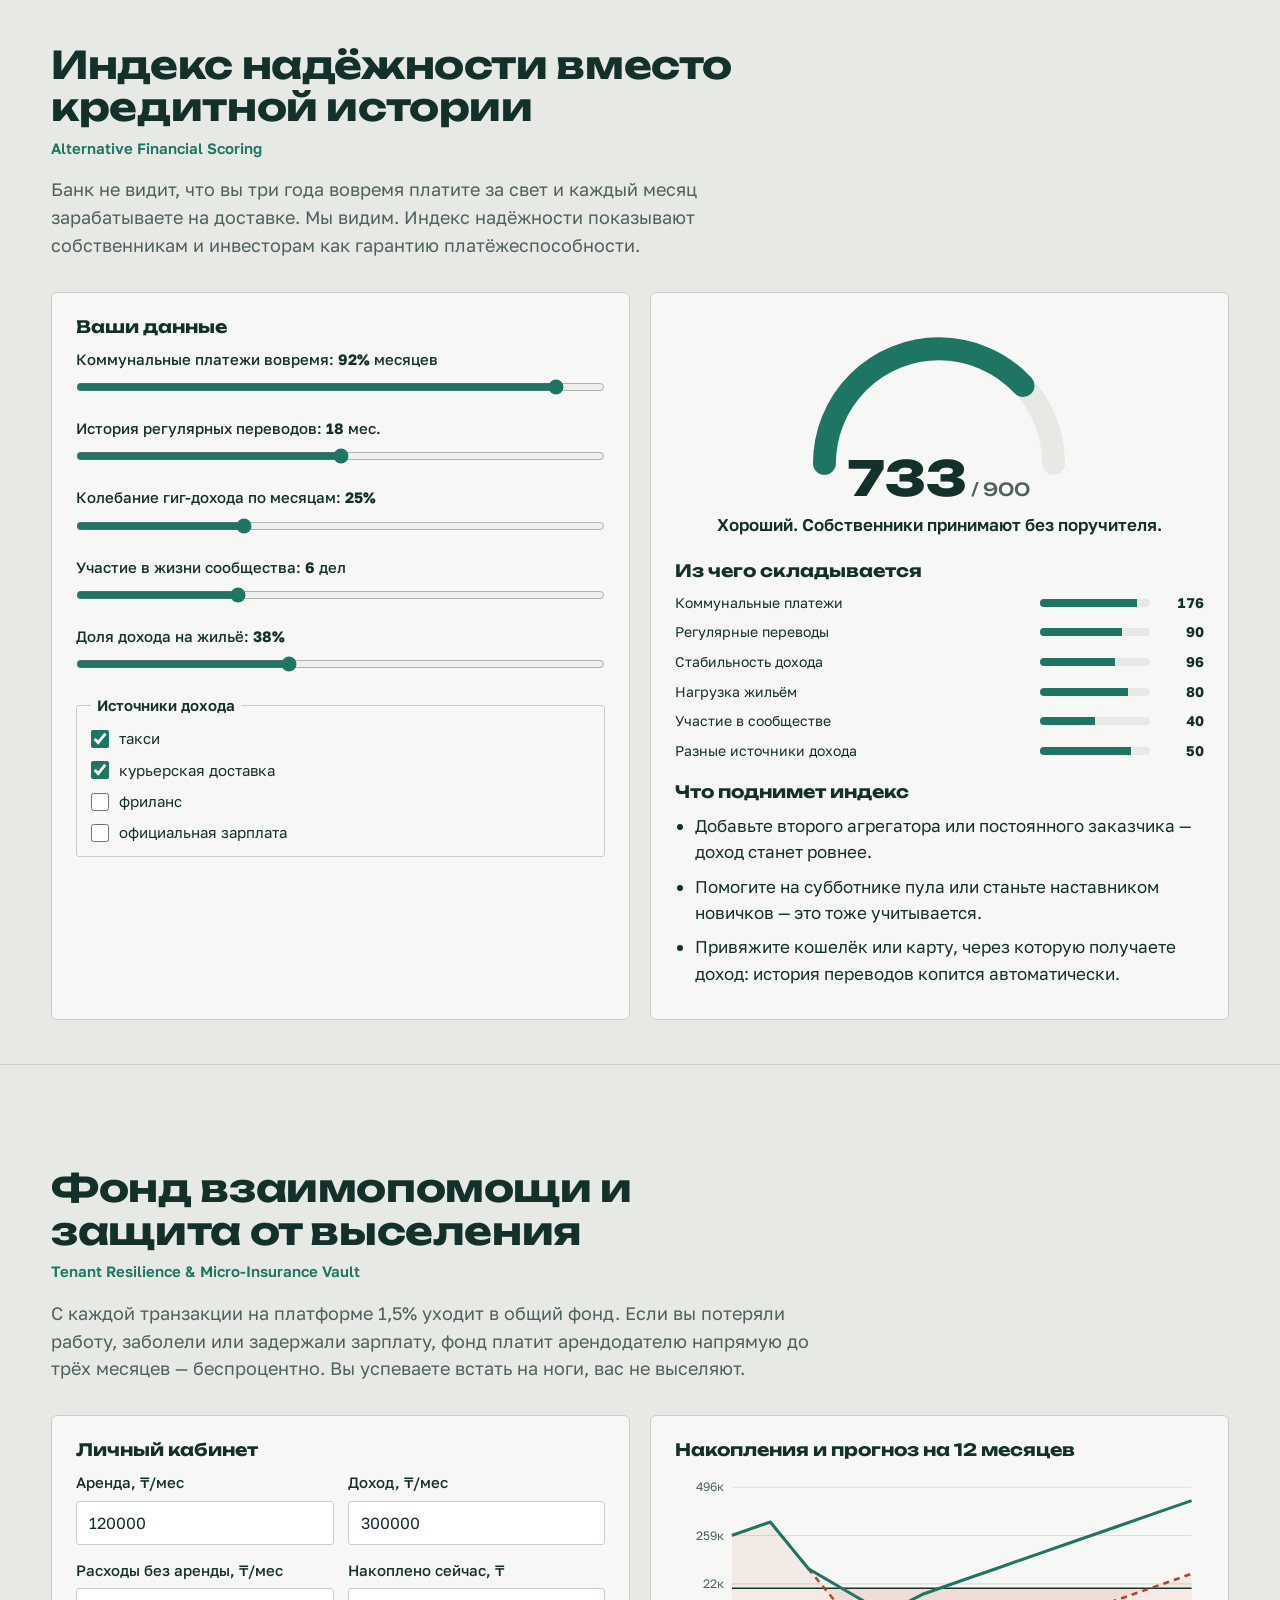
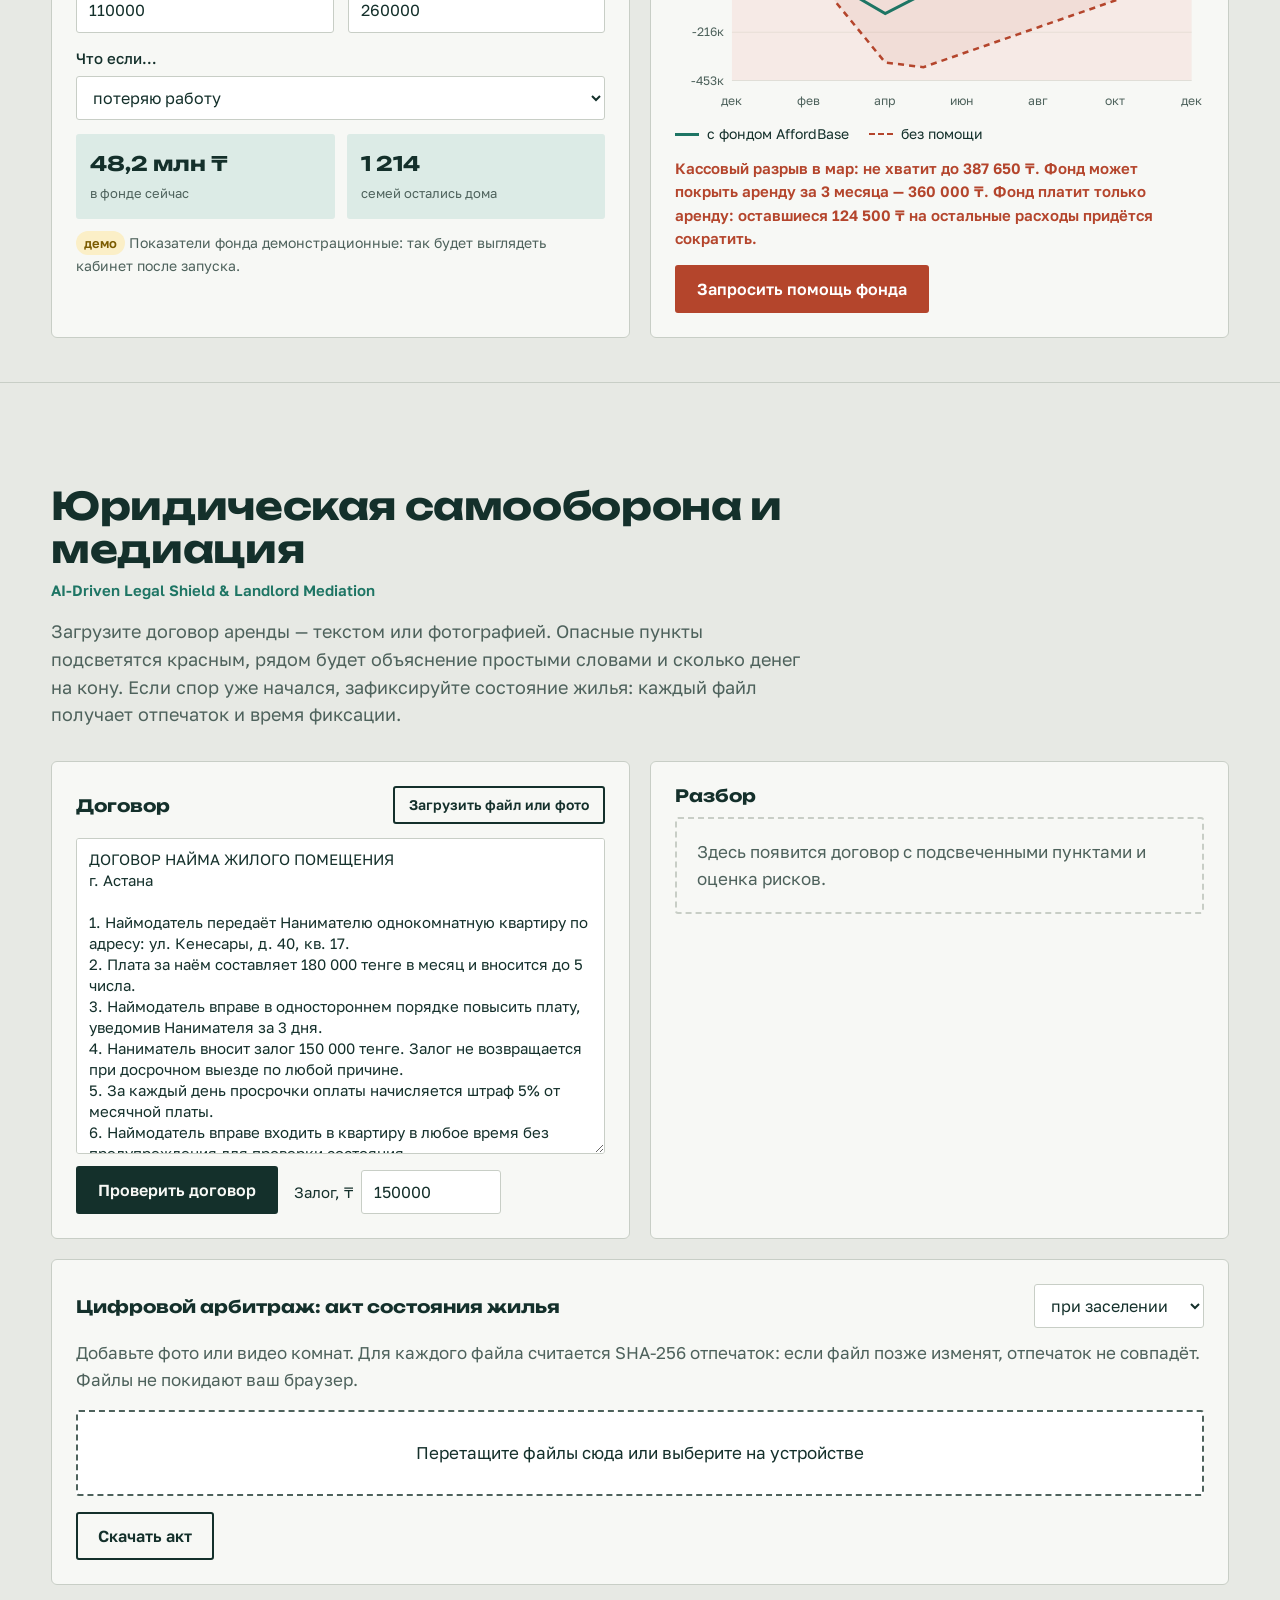
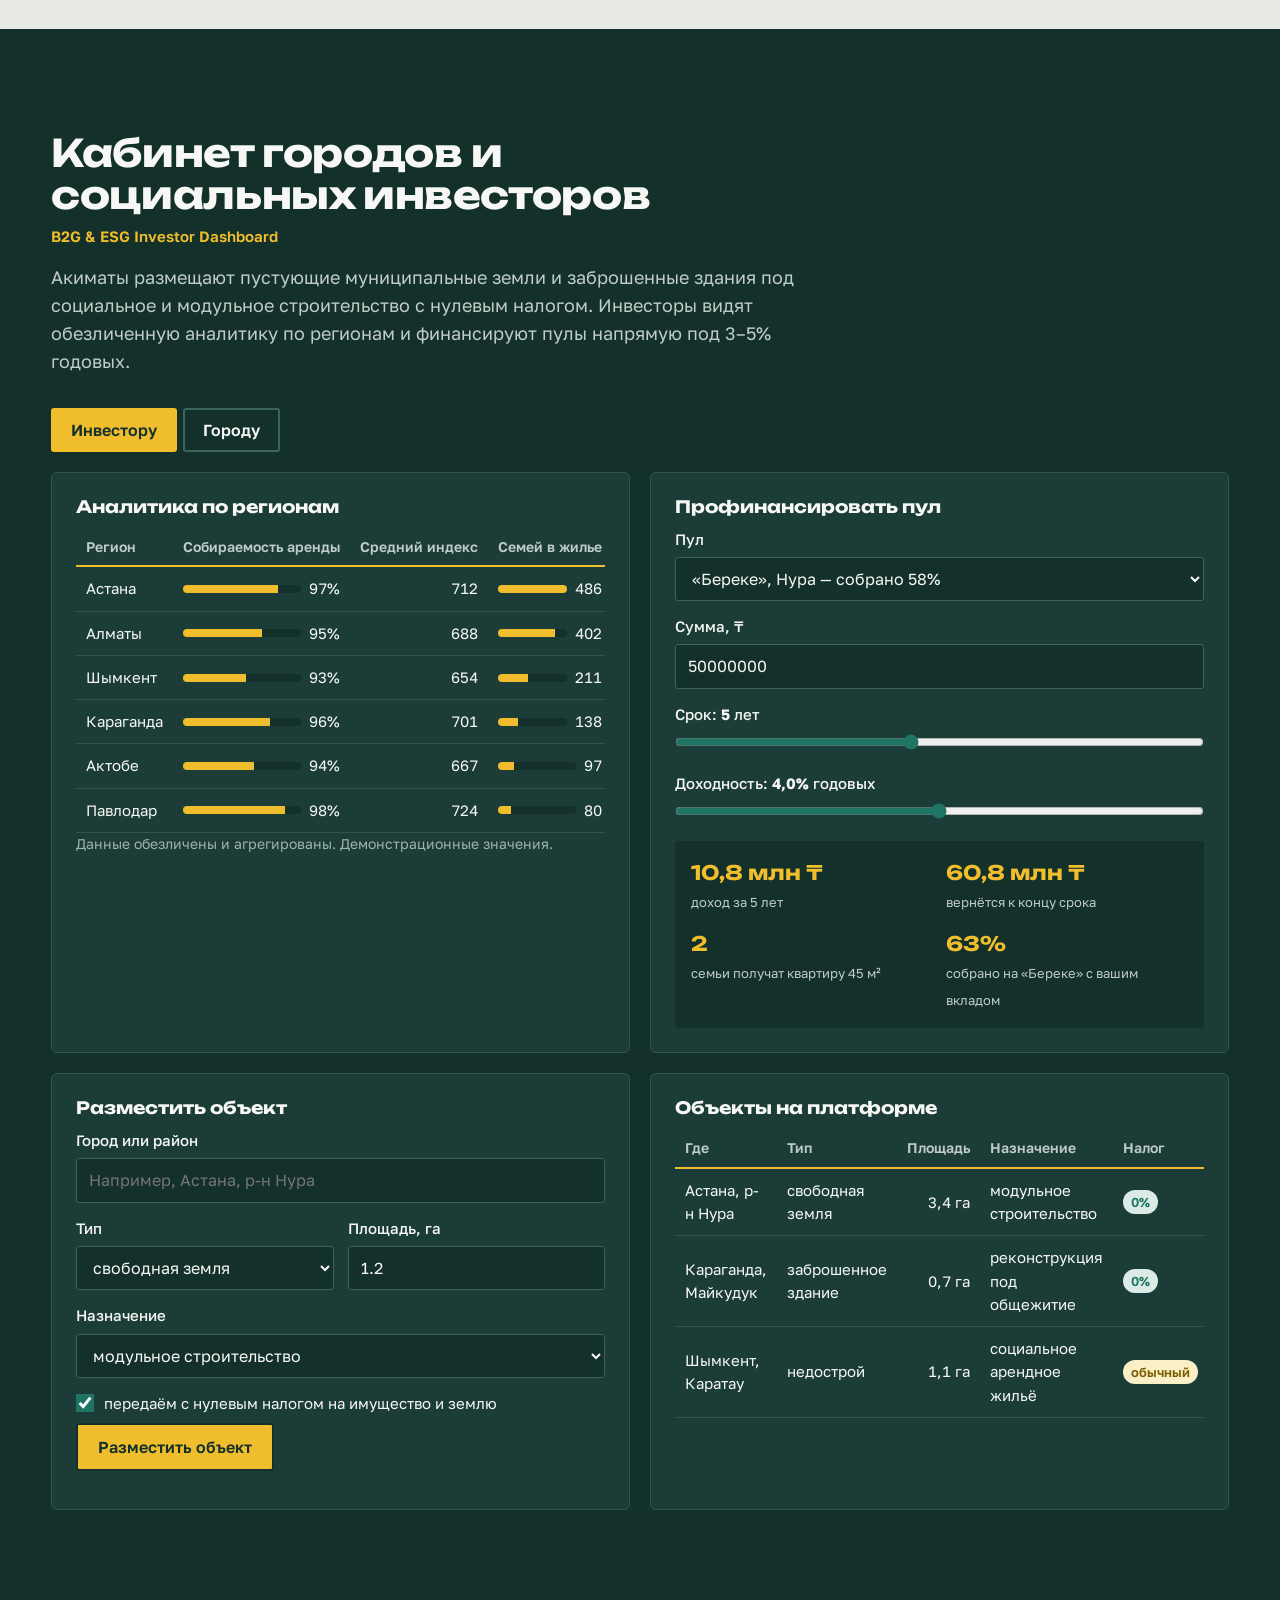
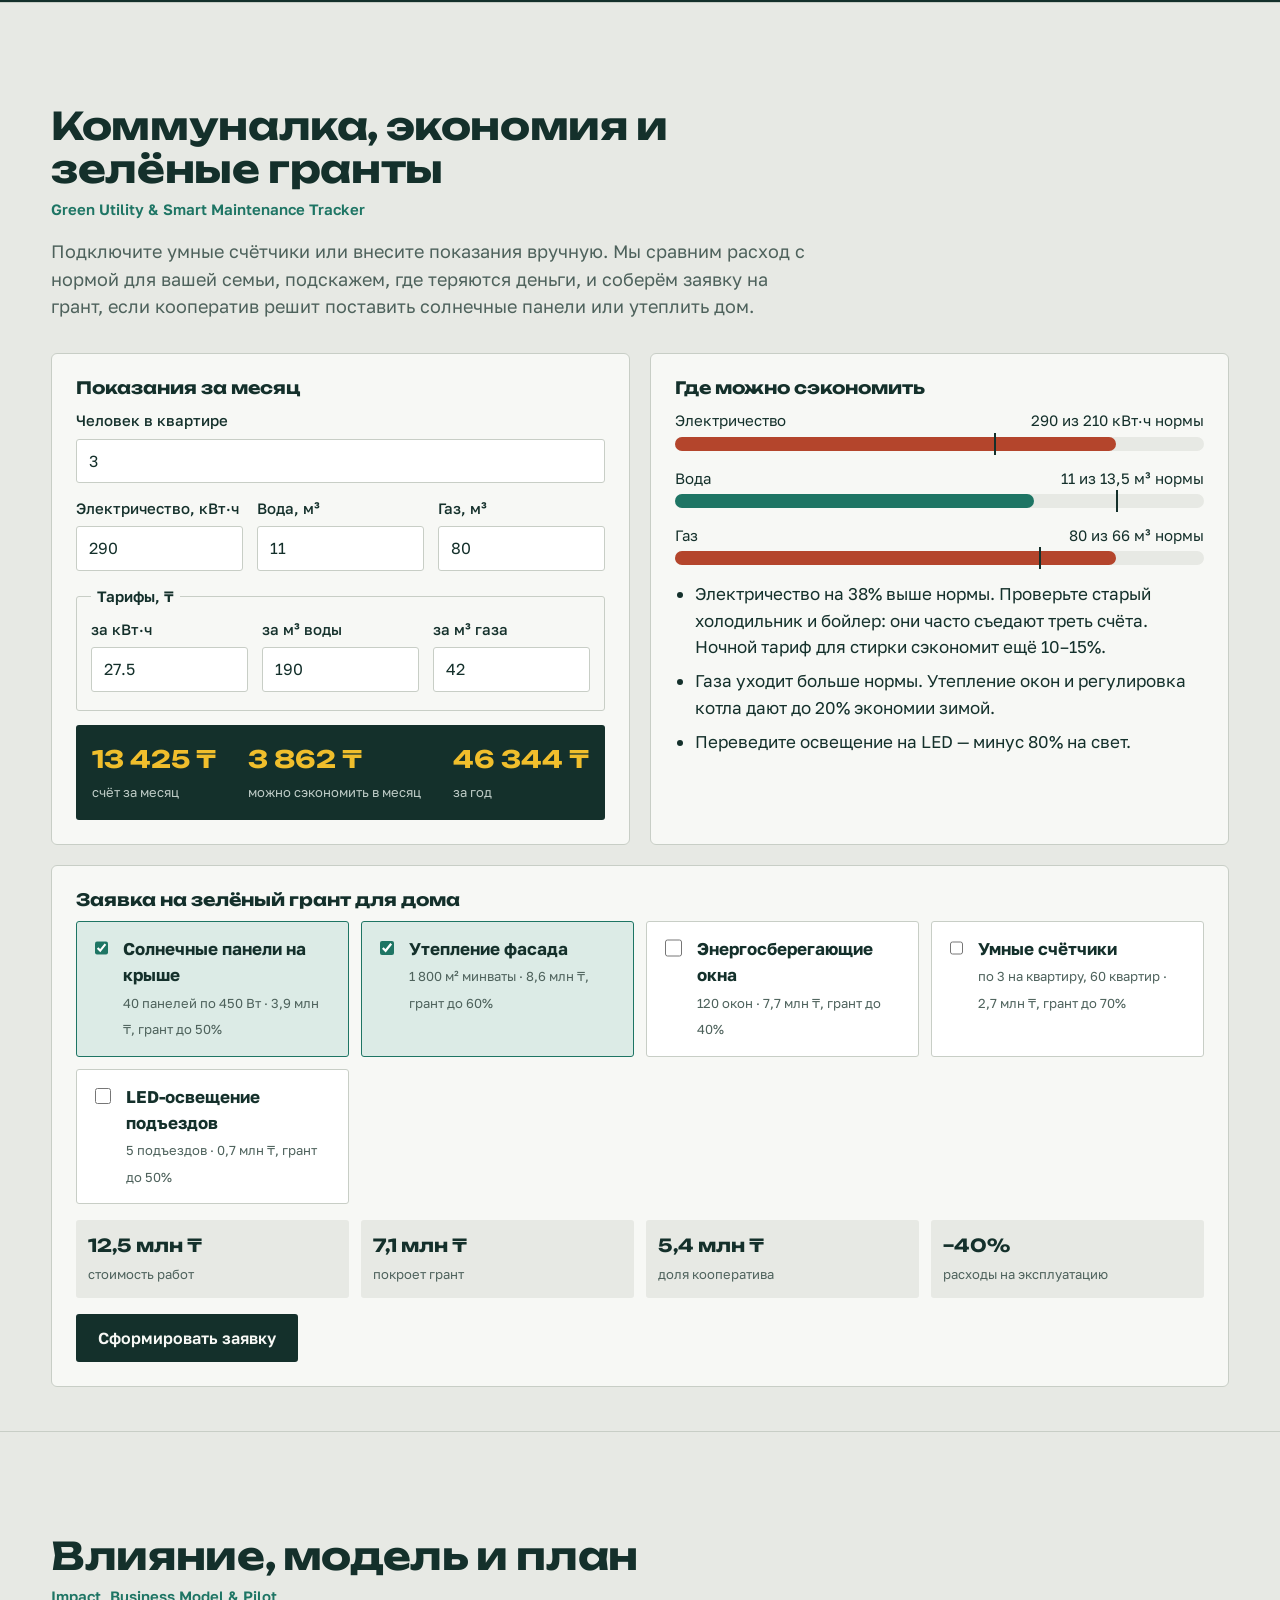
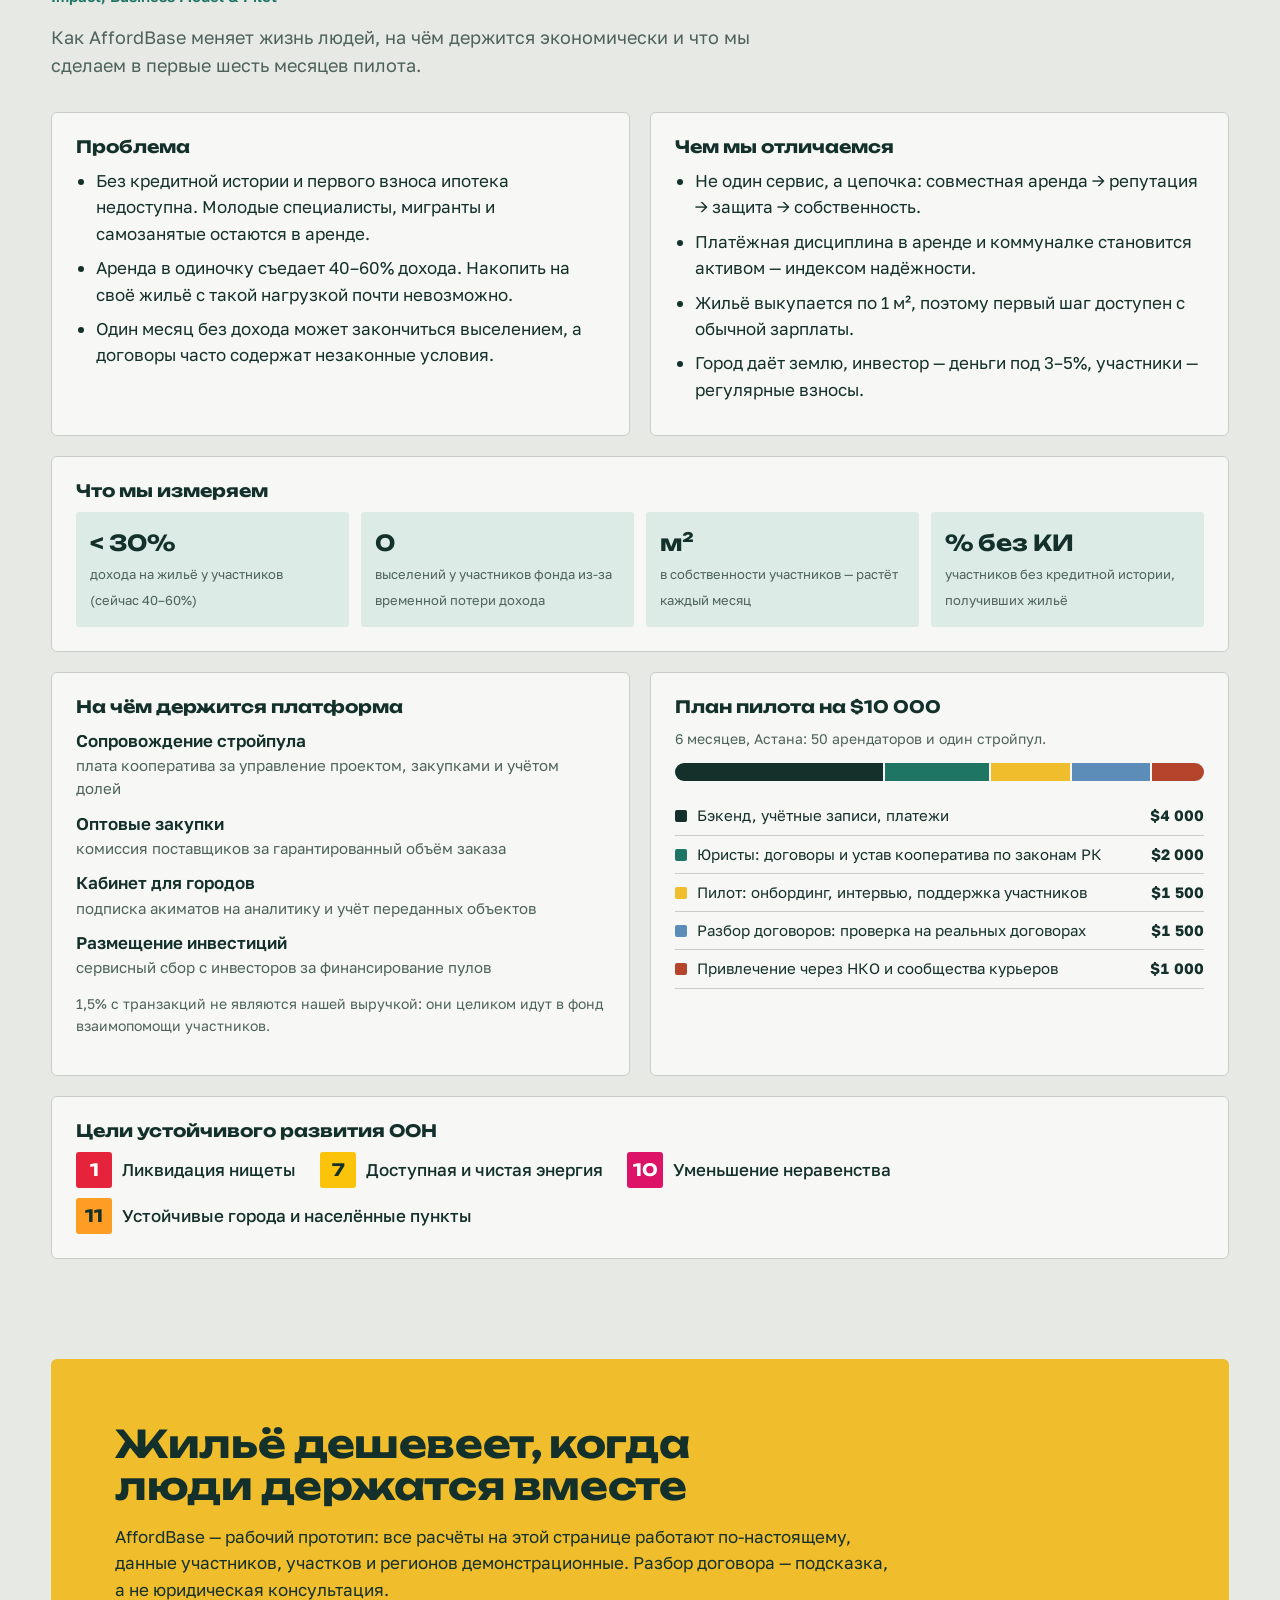
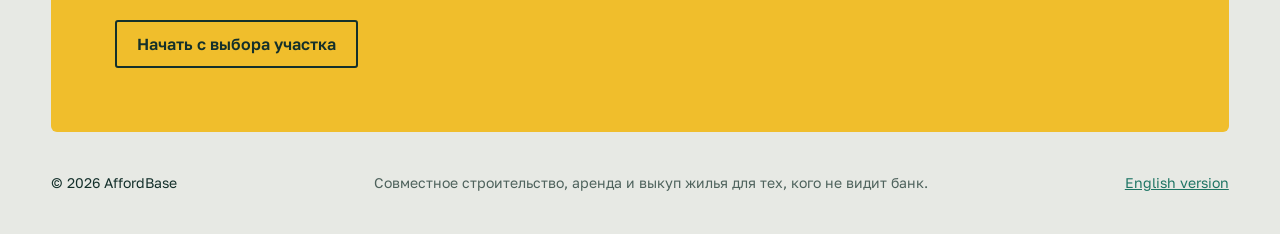
==== commit b4565bc3: "Add English version, impact section and demo labels for MIT Solve - en.html: full English version of" ====
--- a/index.html
+++ b/index.html
@@ -5,6 +5,13 @@
   <meta name="viewport" content="width=device-width, initial-scale=1">
   <title>AffordBase — доступное жильё вместе</title>
   <meta name="description" content="AffordBase: совместное строительство, умная совместная аренда, альтернативный скоринг, фонд защиты от выселения и юридическая самооборона для тех, кому жильё не по карману.">
+  <meta property="og:type" content="website">
+  <meta property="og:title" content="AffordBase — квартира, которую собирают по одному метру">
+  <meta property="og:description" content="Совместная аренда, индекс надёжности вместо кредитной истории, фонд от выселения и выкуп жилья по 1 м² — для тех, кого не видит банк.">
+  <meta property="og:locale" content="ru_RU">
+  <meta name="theme-color" content="#14302B">
+  <link rel="alternate" hreflang="ru" href="index.html">
+  <link rel="alternate" hreflang="en" href="en.html">
   <link rel="preconnect" href="https://fonts.googleapis.com">
   <link rel="preconnect" href="https://fonts.gstatic.com" crossorigin>
   <link href="https://fonts.googleapis.com/css2?family=Unbounded:wght@500;700;800&family=Golos+Text:wght@400;500;600;700&display=swap" rel="stylesheet">
@@ -28,7 +35,9 @@
     <a href="#legal">Юрист</a>
     <a href="#partners">Партнёрам</a>
     <a href="#green">Коммуналка</a>
+    <a href="#impact">О проекте</a>
   </nav>
+  <a class="lang" href="en.html" hreflang="en" lang="en" aria-label="English version">EN</a>
 </header>
 
 <main id="main">
@@ -73,6 +82,18 @@
     <li>мигранты без кредитной истории</li>
     <li>самозанятые, курьеры, таксисты, фрилансеры</li>
   </ul>
+</section>
+
+<!-- JOURNEY -->
+<section class="journey" aria-labelledby="journey-title">
+  <h2 id="journey-title">Путь от аренды к своему жилью</h2>
+  <p class="journey-lead">Семь модулей платформы — это один путь. Каждый шаг делает следующий доступнее.</p>
+  <ol class="steps">
+    <li><span class="step-n">1</span><h3>Снимает вместе</h3><p>Соарендаторы по графику и привычкам. Аренда дешевле на 40–60%.</p><a href="#match">Подбор соарендаторов</a></li>
+    <li><span class="step-n">2</span><h3>Копит репутацию</h3><p>Каждый платёж за жильё и коммуналку повышает индекс надёжности вместо кредитной истории.</p><a href="#score">Индекс надёжности</a></li>
+    <li><span class="step-n">3</span><h3>Защищён от беды</h3><p>Потерял доход — фонд платит аренду до 3 месяцев без процентов. Договор проверен на ловушки.</p><a href="#vault">Фонд взаимопомощи</a></li>
+    <li><span class="step-n">4</span><h3>Выкупает по метру</h3><p>Кооперативный дом на 37% дешевле рынка. Каждый выкупленный метр снижает аренду.</p><a href="#build">Совместное строительство</a></li>
+  </ol>
 </section>
 
 <!-- 1. CO-BUILDING -->
@@ -244,8 +265,9 @@
       </label>
       <div class="fund-stats">
         <div><strong id="fund-balance">48,2 млн ₸</strong><span>в фонде сейчас</span></div>
-        <div><strong>1 214</strong><span>семей остались дома</span></div>
-      </div>
+        <div><strong id="fund-families">1 214</strong><span>семей остались дома</span></div>
+      </div>
+      <p class="small muted demo-note"><span class="tag mid">демо</span> Показатели фонда демонстрационные: так будет выглядеть кабинет после запуска.</p>
     </div>
     <div class="panel">
       <h3>Накопления и прогноз на 12 месяцев</h3>
@@ -420,9 +442,85 @@
   </div>
 </section>
 
+<!-- IMPACT -->
+<section id="impact" class="module">
+  <header class="module-head">
+    <h2>Влияние, модель и план</h2>
+    <p class="en">Impact, Business Model &amp; Pilot</p>
+    <p>Как AffordBase меняет жизнь людей, на чём держится экономически и что мы сделаем в первые шесть месяцев пилота.</p>
+  </header>
+
+  <div class="impact-grid">
+    <article class="panel">
+      <h3>Проблема</h3>
+      <ul class="tips">
+        <li>Без кредитной истории и первого взноса ипотека недоступна. Молодые специалисты, мигранты и самозанятые остаются в аренде.</li>
+        <li>Аренда в одиночку съедает 40–60% дохода. Накопить на своё жильё с такой нагрузкой почти невозможно.</li>
+        <li>Один месяц без дохода может закончиться выселением, а договоры часто содержат незаконные условия.</li>
+      </ul>
+    </article>
+    <article class="panel">
+      <h3>Чем мы отличаемся</h3>
+      <ul class="tips">
+        <li>Не один сервис, а цепочка: совместная аренда → репутация → защита → собственность.</li>
+        <li>Платёжная дисциплина в аренде и коммуналке становится активом — индексом надёжности.</li>
+        <li>Жильё выкупается по 1 м², поэтому первый шаг доступен с обычной зарплаты.</li>
+        <li>Город даёт землю, инвестор — деньги под 3–5%, участники — регулярные взносы.</li>
+      </ul>
+    </article>
+  </div>
+
+  <div class="tool panel">
+    <h3>Что мы измеряем</h3>
+    <div class="kpis">
+      <div><strong>&lt; 30%</strong><span>дохода на жильё у участников (сейчас 40–60%)</span></div>
+      <div><strong>0</strong><span>выселений у участников фонда из-за временной потери дохода</span></div>
+      <div><strong>м²</strong><span>в собственности участников — растёт каждый месяц</span></div>
+      <div><strong>% без КИ</strong><span>участников без кредитной истории, получивших жильё</span></div>
+    </div>
+  </div>
+
+  <div class="impact-grid">
+    <article class="panel">
+      <h3>На чём держится платформа</h3>
+      <dl class="revenue">
+        <dt>Сопровождение стройпула</dt><dd>плата кооператива за управление проектом, закупками и учётом долей</dd>
+        <dt>Оптовые закупки</dt><dd>комиссия поставщиков за гарантированный объём заказа</dd>
+        <dt>Кабинет для городов</dt><dd>подписка акиматов на аналитику и учёт переданных объектов</dd>
+        <dt>Размещение инвестиций</dt><dd>сервисный сбор с инвесторов за финансирование пулов</dd>
+      </dl>
+      <p class="small muted">1,5% с транзакций не являются нашей выручкой: они целиком идут в фонд взаимопомощи участников.</p>
+    </article>
+    <article class="panel">
+      <h3>План пилота на $10 000</h3>
+      <p class="muted small">6 месяцев, Астана: 50 арендаторов и один стройпул.</p>
+      <div class="budget" role="img" aria-label="Распределение бюджета: 40% — разработка, 20% — юристы, 15% — пилот, 15% — разбор договоров, 10% — привлечение участников">
+        <span style="flex:40;background:var(--ink)"></span><span style="flex:20;background:var(--teal)"></span><span style="flex:15;background:var(--signal)"></span><span style="flex:15;background:var(--sky)"></span><span style="flex:10;background:var(--brick)"></span>
+      </div>
+      <ul class="budget-list">
+        <li><i style="background:var(--ink)"></i>Бэкенд, учётные записи, платежи<b>$4 000</b></li>
+        <li><i style="background:var(--teal)"></i>Юристы: договоры и устав кооператива по законам РК<b>$2 000</b></li>
+        <li><i style="background:var(--signal)"></i>Пилот: онбординг, интервью, поддержка участников<b>$1 500</b></li>
+        <li><i style="background:var(--sky)"></i>Разбор договоров: проверка на реальных договорах<b>$1 500</b></li>
+        <li><i style="background:var(--brick)"></i>Привлечение через НКО и сообщества курьеров<b>$1 000</b></li>
+      </ul>
+    </article>
+  </div>
+
+  <div class="tool panel">
+    <h3>Цели устойчивого развития ООН</h3>
+    <ul class="sdg">
+      <li><b style="background:#E5243B">1</b>Ликвидация нищеты</li>
+      <li><b style="background:#FCC30B;color:var(--ink)">7</b>Доступная и чистая энергия</li>
+      <li><b style="background:#DD1367">10</b>Уменьшение неравенства</li>
+      <li><b style="background:#FD9D24;color:var(--ink)">11</b>Устойчивые города и населённые пункты</li>
+    </ul>
+  </div>
+</section>
+
 <section class="closing">
   <h2>Жильё дешевеет, когда люди держатся вместе</h2>
-  <p>AffordBase — прототип платформы. Расчёты на этой странице работают по-настоящему, данные участников и регионов демонстрационные. Разбор договора — подсказка, а не юридическая консультация.</p>
+  <p>AffordBase — рабочий прототип: все расчёты на этой странице работают по-настоящему, данные участников, участков и регионов демонстрационные. Разбор договора — подсказка, а не юридическая консультация.</p>
   <a class="btn btn-signal" href="#build">Начать с выбора участка</a>
 </section>
 </main>
@@ -430,6 +528,7 @@
 <footer class="foot">
   <p>© 2026 AffordBase</p>
   <p class="muted">Совместное строительство, аренда и выкуп жилья для тех, кого не видит банк.</p>
+  <p><a href="en.html" hreflang="en" lang="en">English version</a></p>
 </footer>
 
 <script src="js/data.js"></script>
--- a/css/styles.css
+++ b/css/styles.css
@@ -304,6 +304,42 @@
 .grant-out span { font-size: 13px; color: var(--ink-2); }
 #grant-doc-wrap { margin-top: 20px; }
 
+/* Language switch */
+.lang { font: 700 14px var(--body); color: var(--ink); text-decoration: none; border: 1.5px solid var(--ink); border-radius: var(--r-sm); padding: 6px 10px; }
+.lang:hover { background: var(--signal); }
+
+/* Journey */
+.journey { padding: clamp(48px, 7vw, 88px) var(--gutter) 8px; }
+.journey h2 { max-width: 20ch; }
+.journey-lead { color: var(--ink-2); font-size: 18px; margin: 12px 0 28px; max-width: 40em; }
+.steps { list-style: none; padding: 0; margin: 0; display: grid; grid-template-columns: repeat(4, 1fr); gap: 0; border: 2px solid var(--ink); border-radius: var(--r-md); background: var(--paper); overflow: hidden; }
+.steps li { padding: 22px; position: relative; display: flex; flex-direction: column; }
+.steps li + li { border-left: 1px solid var(--line); }
+.steps li + li::before { content: "→"; position: absolute; left: -11px; top: 22px; width: 20px; height: 26px; display: grid; place-items: center; background: var(--paper); color: var(--teal); font-weight: 700; }
+.step-n { font-family: var(--display); font-weight: 800; font-size: 15px; width: 34px; height: 34px; display: grid; place-items: center; background: var(--signal); border-radius: 50%; margin-bottom: 14px; }
+.steps h3 { margin-bottom: 8px; }
+.steps p { font-size: 15px; color: var(--ink-2); flex: 1; }
+.steps a { font-size: 14px; font-weight: 600; }
+
+/* Impact */
+.demo-note { margin: 12px 0 0; }
+.impact-grid { display: grid; grid-template-columns: 1fr 1fr; gap: 20px; margin-bottom: 20px; }
+.kpis { display: grid; grid-template-columns: repeat(4, 1fr); gap: 12px; }
+.kpis div { background: var(--teal-2); padding: 14px; border-radius: var(--r-sm); }
+.kpis strong { display: block; font-family: var(--display); font-size: 22px; }
+.kpis span { font-size: 13px; color: var(--ink-2); }
+.revenue { margin: 0 0 14px; }
+.revenue dt { font-weight: 600; }
+.revenue dd { margin: 0 0 10px; font-size: 15px; color: var(--ink-2); }
+.budget { display: flex; height: 18px; border-radius: 99px; overflow: hidden; gap: 2px; margin: 4px 0 16px; background: var(--paper); }
+.budget-list { list-style: none; padding: 0; margin: 0; font-size: 15px; }
+.budget-list li { display: flex; align-items: baseline; gap: 10px; padding: 7px 0; border-bottom: 1px solid var(--line); }
+.budget-list i { width: 12px; height: 12px; border-radius: 2px; flex: none; transform: translateY(1px); }
+.budget-list b { margin-left: auto; font-variant-numeric: tabular-nums; white-space: nowrap; }
+.sdg { list-style: none; padding: 0; margin: 0; display: flex; flex-wrap: wrap; gap: 10px 24px; }
+.sdg li { display: flex; align-items: center; gap: 10px; font-weight: 500; }
+.sdg b { width: 36px; height: 36px; display: grid; place-items: center; color: #fff; font-family: var(--display); border-radius: var(--r-sm); }
+
 /* Closing & footer */
 .closing { margin: 56px var(--gutter) 0; padding: clamp(32px, 6vw, 64px); background: var(--signal); border-radius: var(--r-md); }
 .closing h2 { max-width: 18ch; margin-bottom: 16px; }
@@ -315,6 +351,12 @@
 @media (max-width: 960px) {
   .hero, .tool-split { grid-template-columns: 1fr; }
   .grant-out { grid-template-columns: 1fr 1fr; }
+  .steps { grid-template-columns: 1fr 1fr; }
+  .steps li:nth-child(3) { border-left: none; }
+  .steps li:nth-child(n+3) { border-top: 1px solid var(--line); }
+  .steps li:nth-child(3)::before { display: none; }
+  .impact-grid { grid-template-columns: 1fr; }
+  .kpis { grid-template-columns: 1fr 1fr; }
 }
 @media (max-width: 760px) {
   body { font-size: 16px; }
@@ -324,11 +366,16 @@
   .nav a { padding: 10px 0; font-size: 17px; }
   .hero-facts { grid-template-columns: 1fr; gap: 12px; }
   .hero-facts div { display: flex; gap: 14px; align-items: baseline; }
-  .hero-facts dt { min-width: 90px; font-size: 20px; }
+  .hero-facts dt { min-width: 110px; font-size: 20px; white-space: nowrap; }
   .row2, .row3, .compare, .fund-stats, .invest-out { grid-template-columns: 1fr; }
   .flat-legend { grid-template-columns: 1fr; }
   .panel { padding: 18px; }
   .factors li { grid-template-columns: 1fr 70px 40px; }
   .match { grid-template-columns: 40px 1fr auto; }
   .avatar { width: 40px; height: 40px; }
-}
+  .lang { margin-left: 8px; }
+  .steps { grid-template-columns: 1fr; }
+  .steps li + li { border-left: none; border-top: 1px solid var(--line); }
+  .steps li + li::before { display: none; }
+  .kpis { grid-template-columns: 1fr; }
+}
